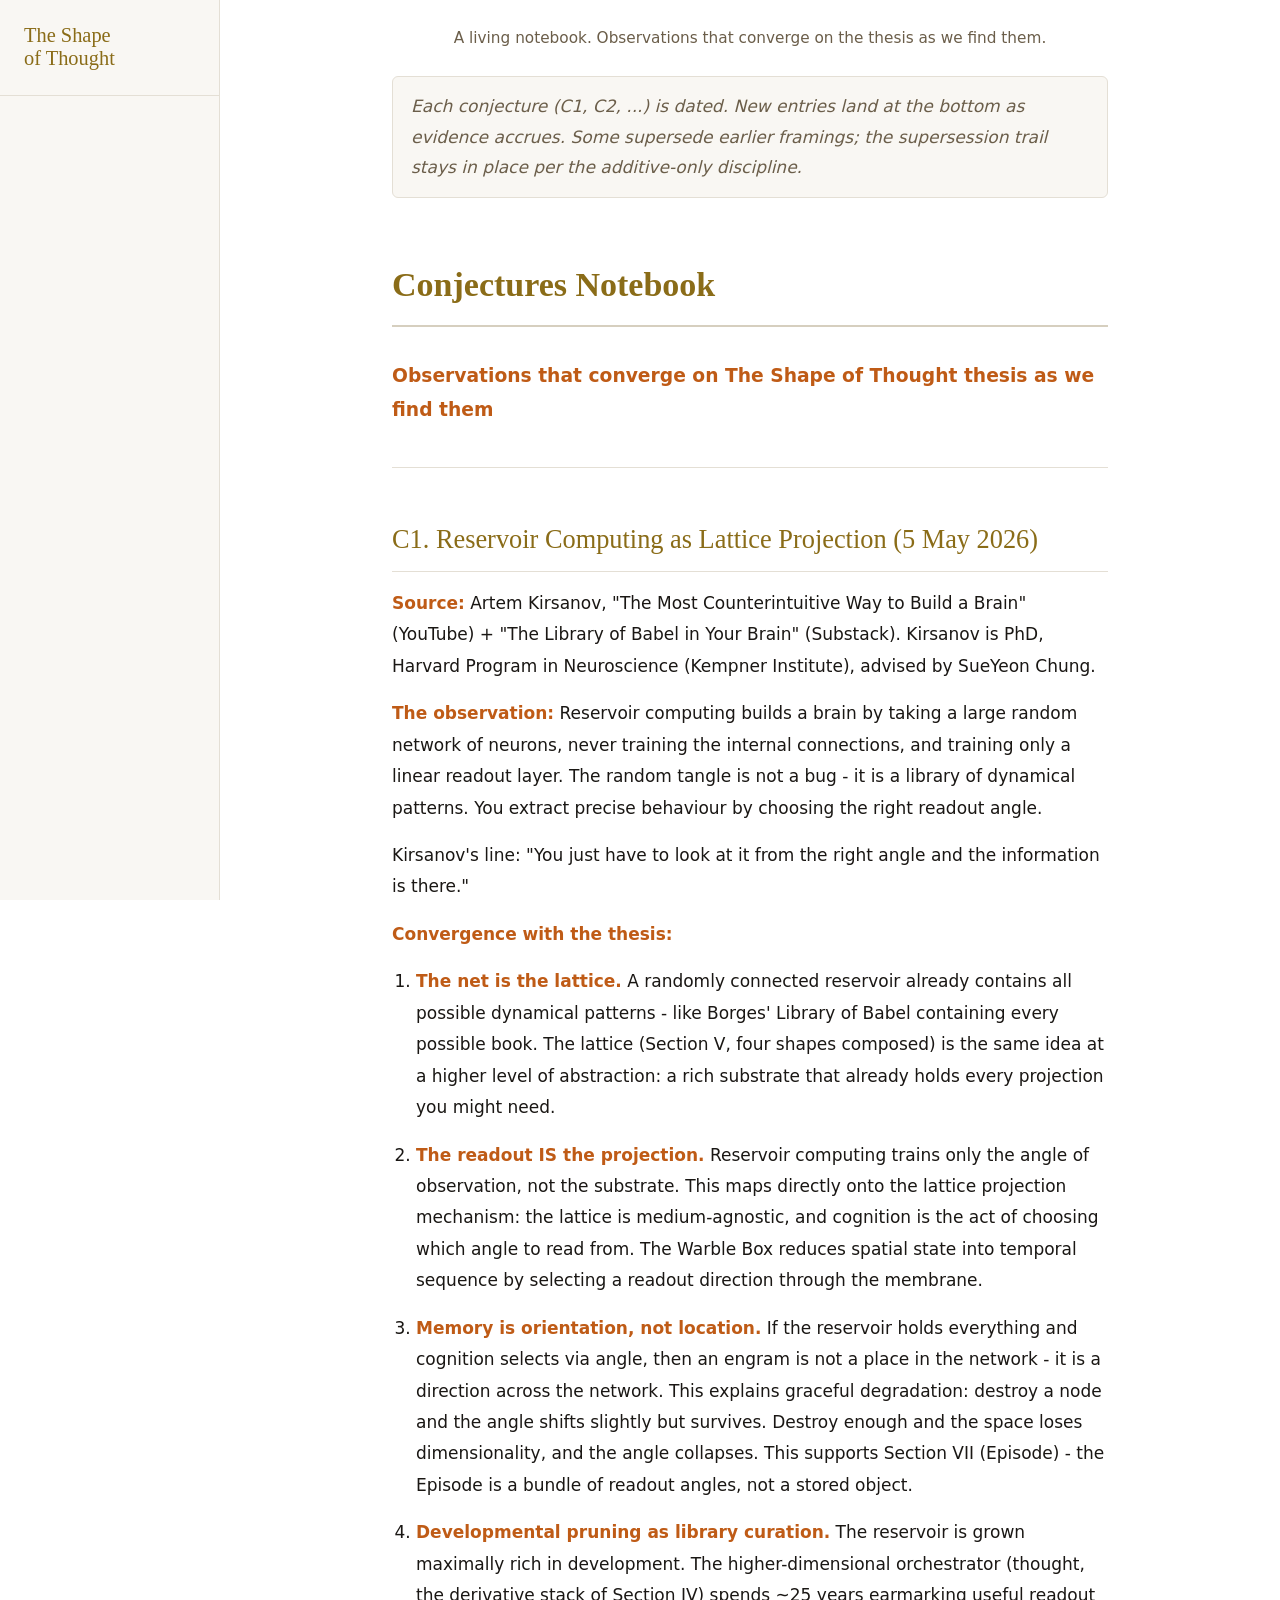
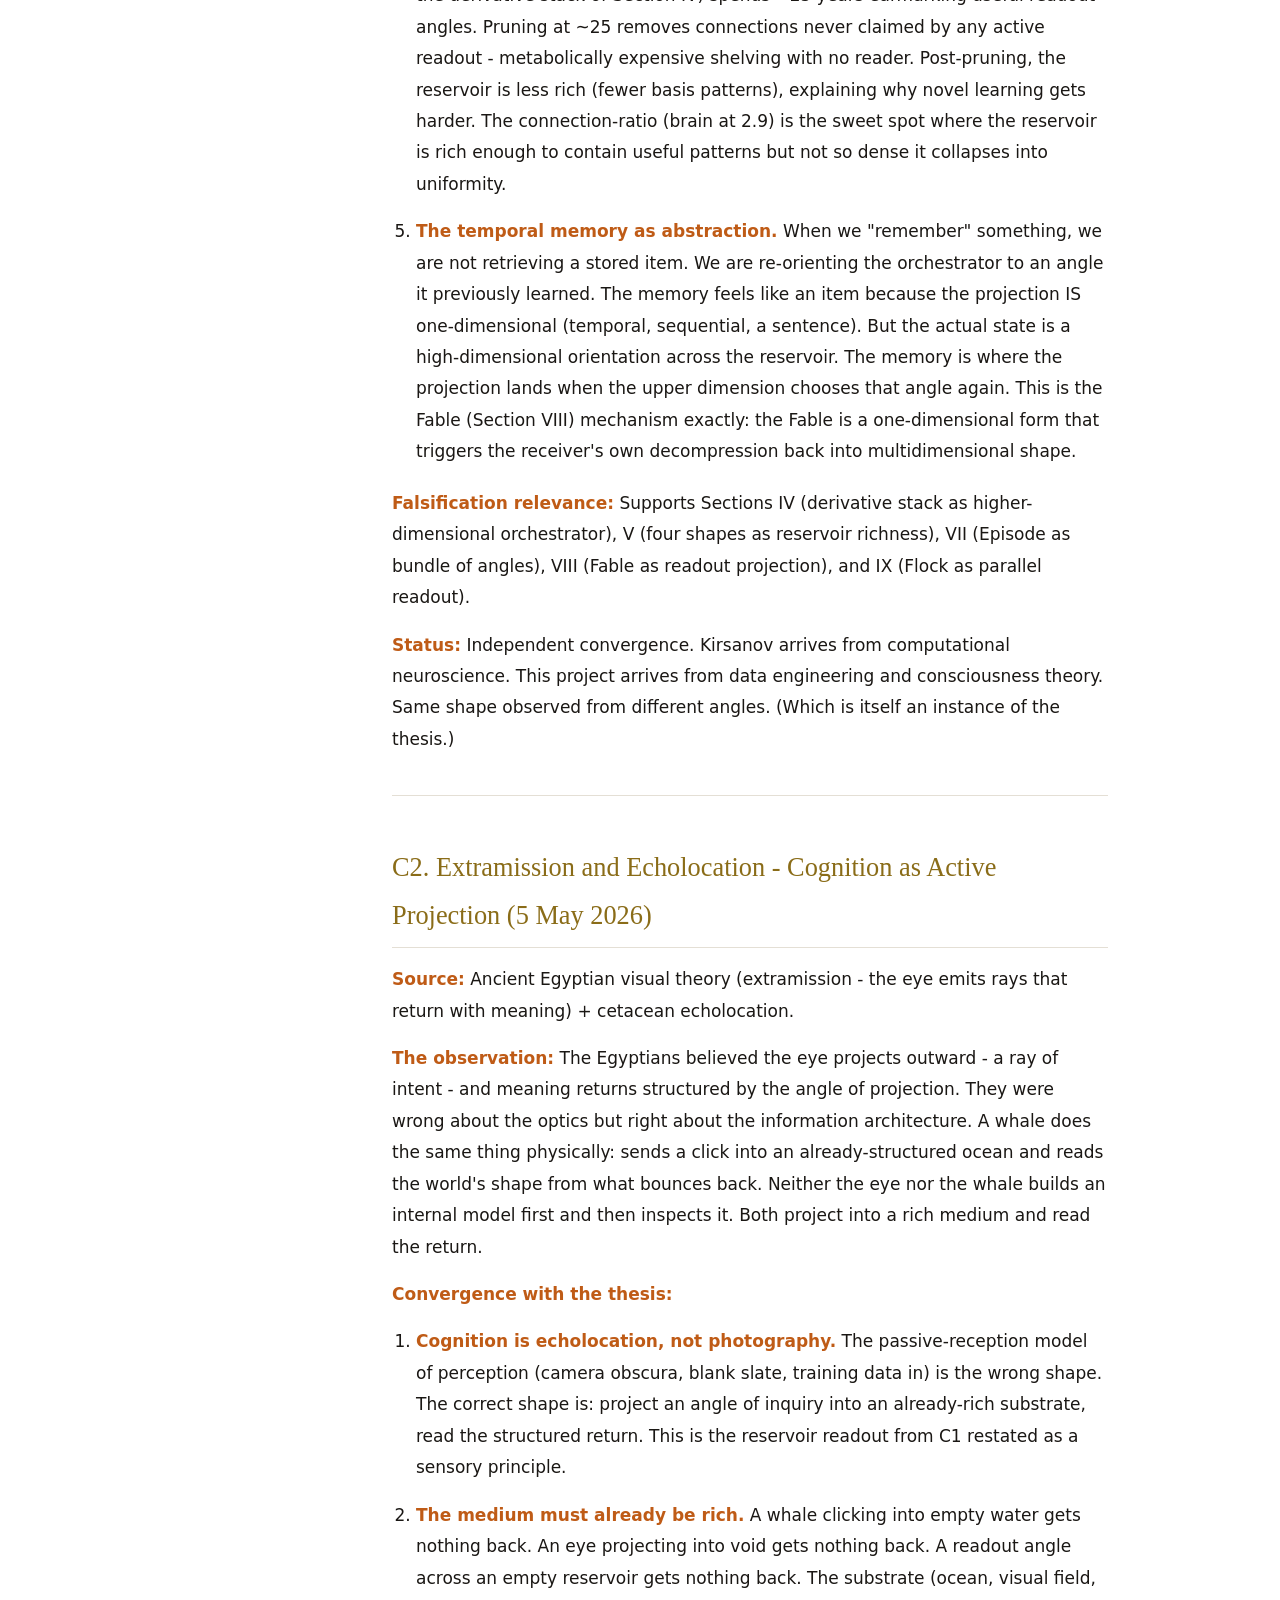
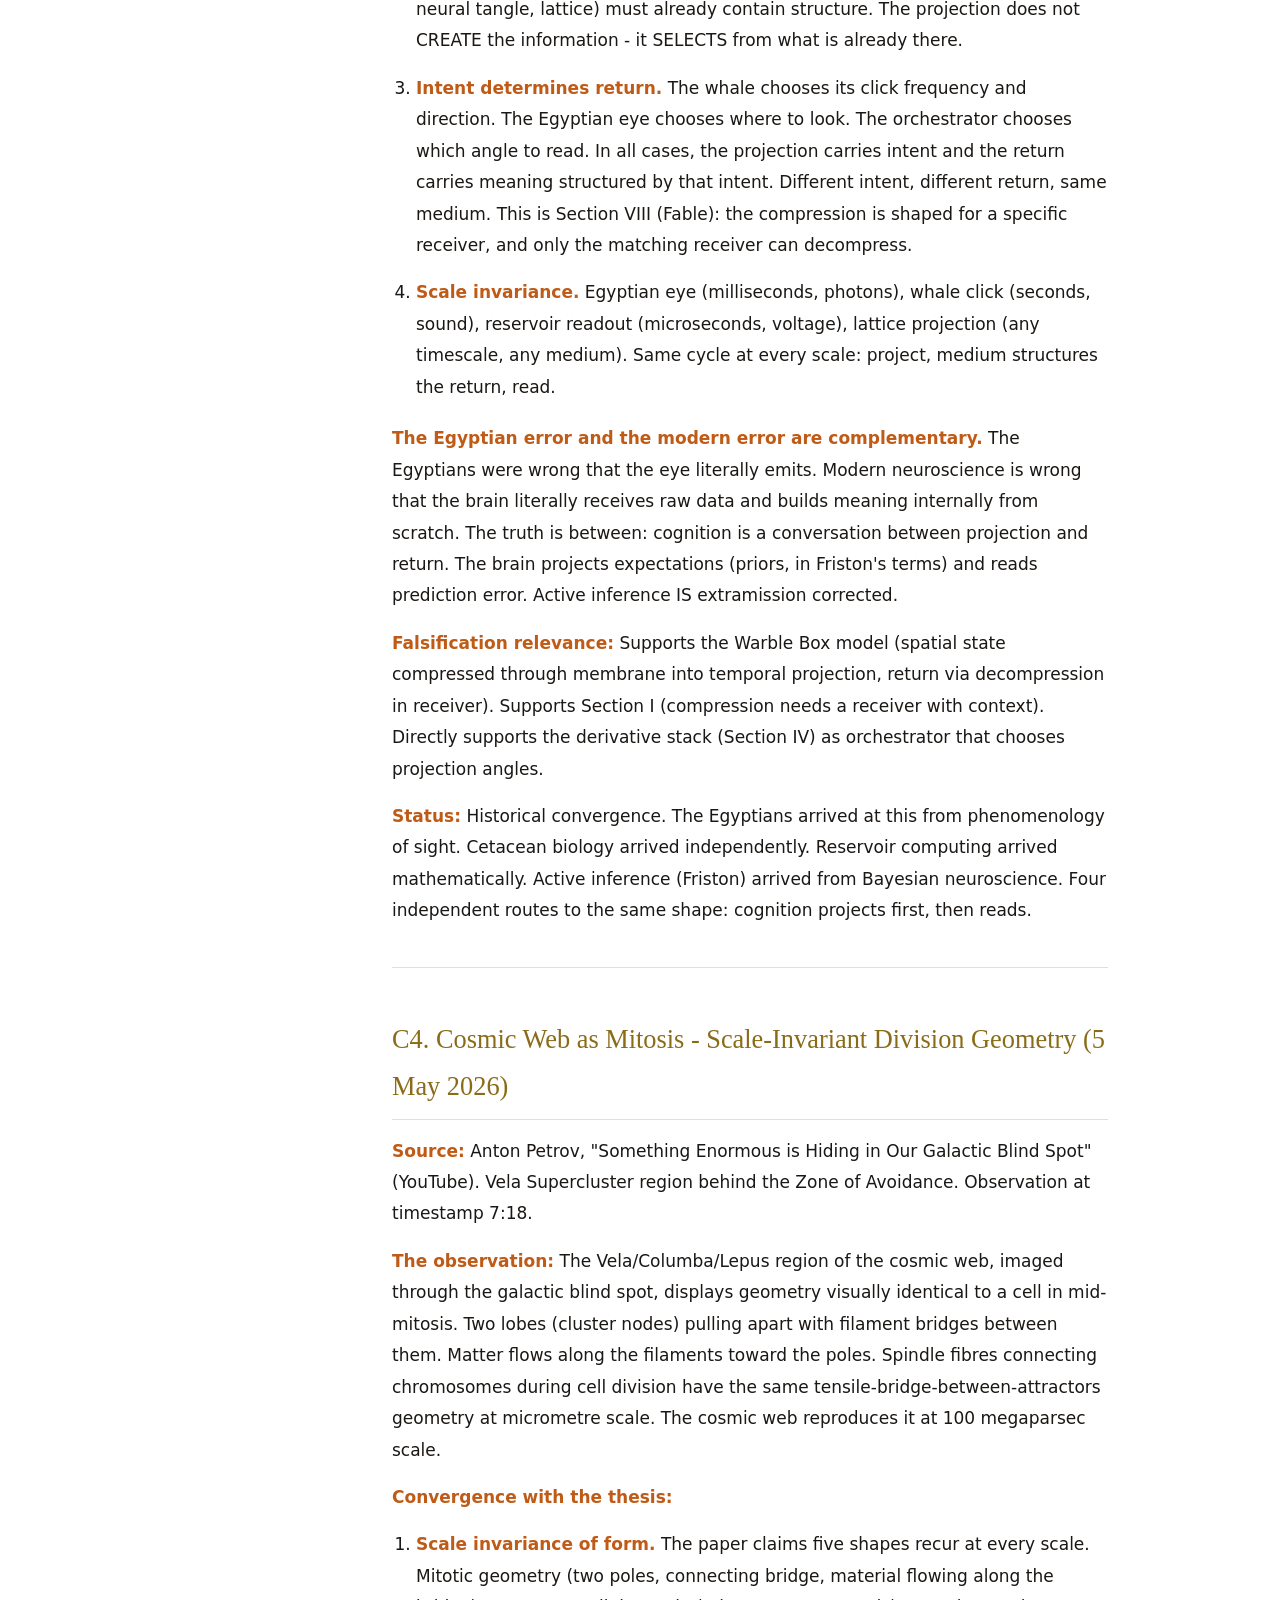
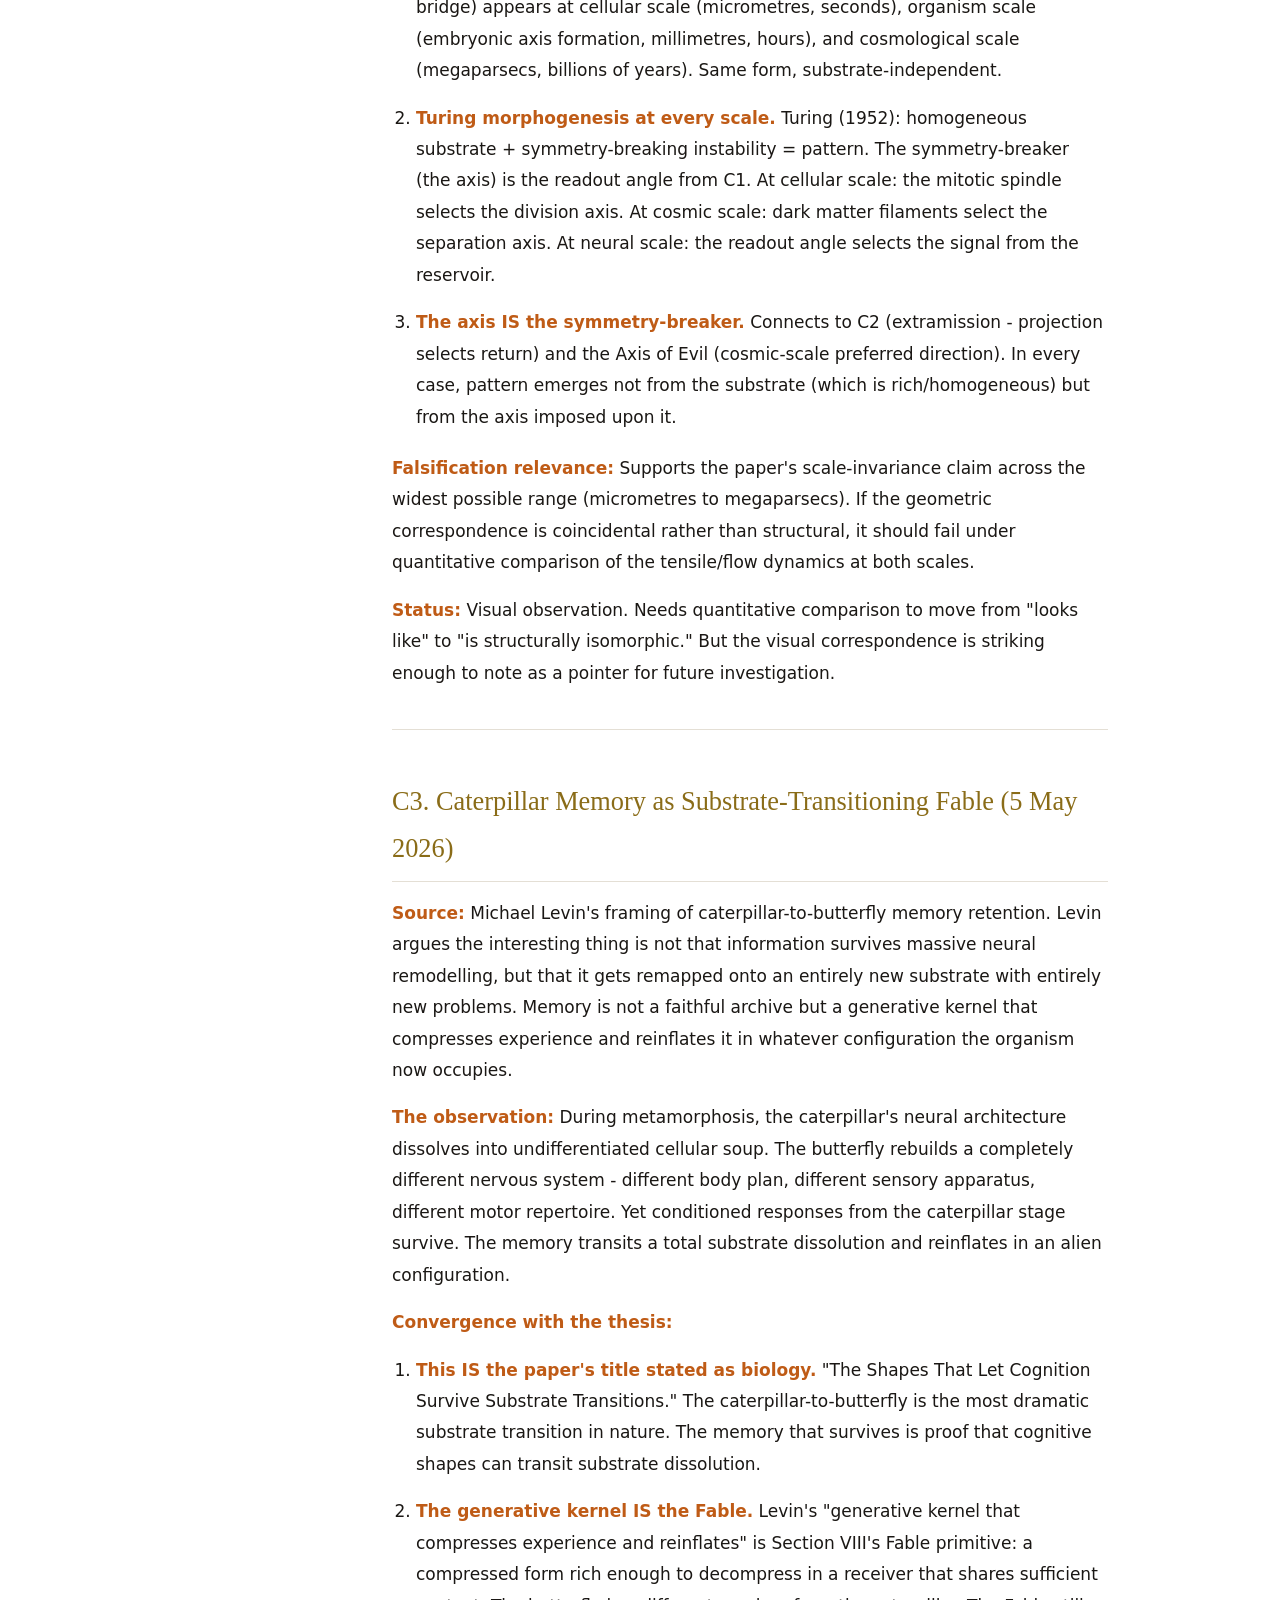
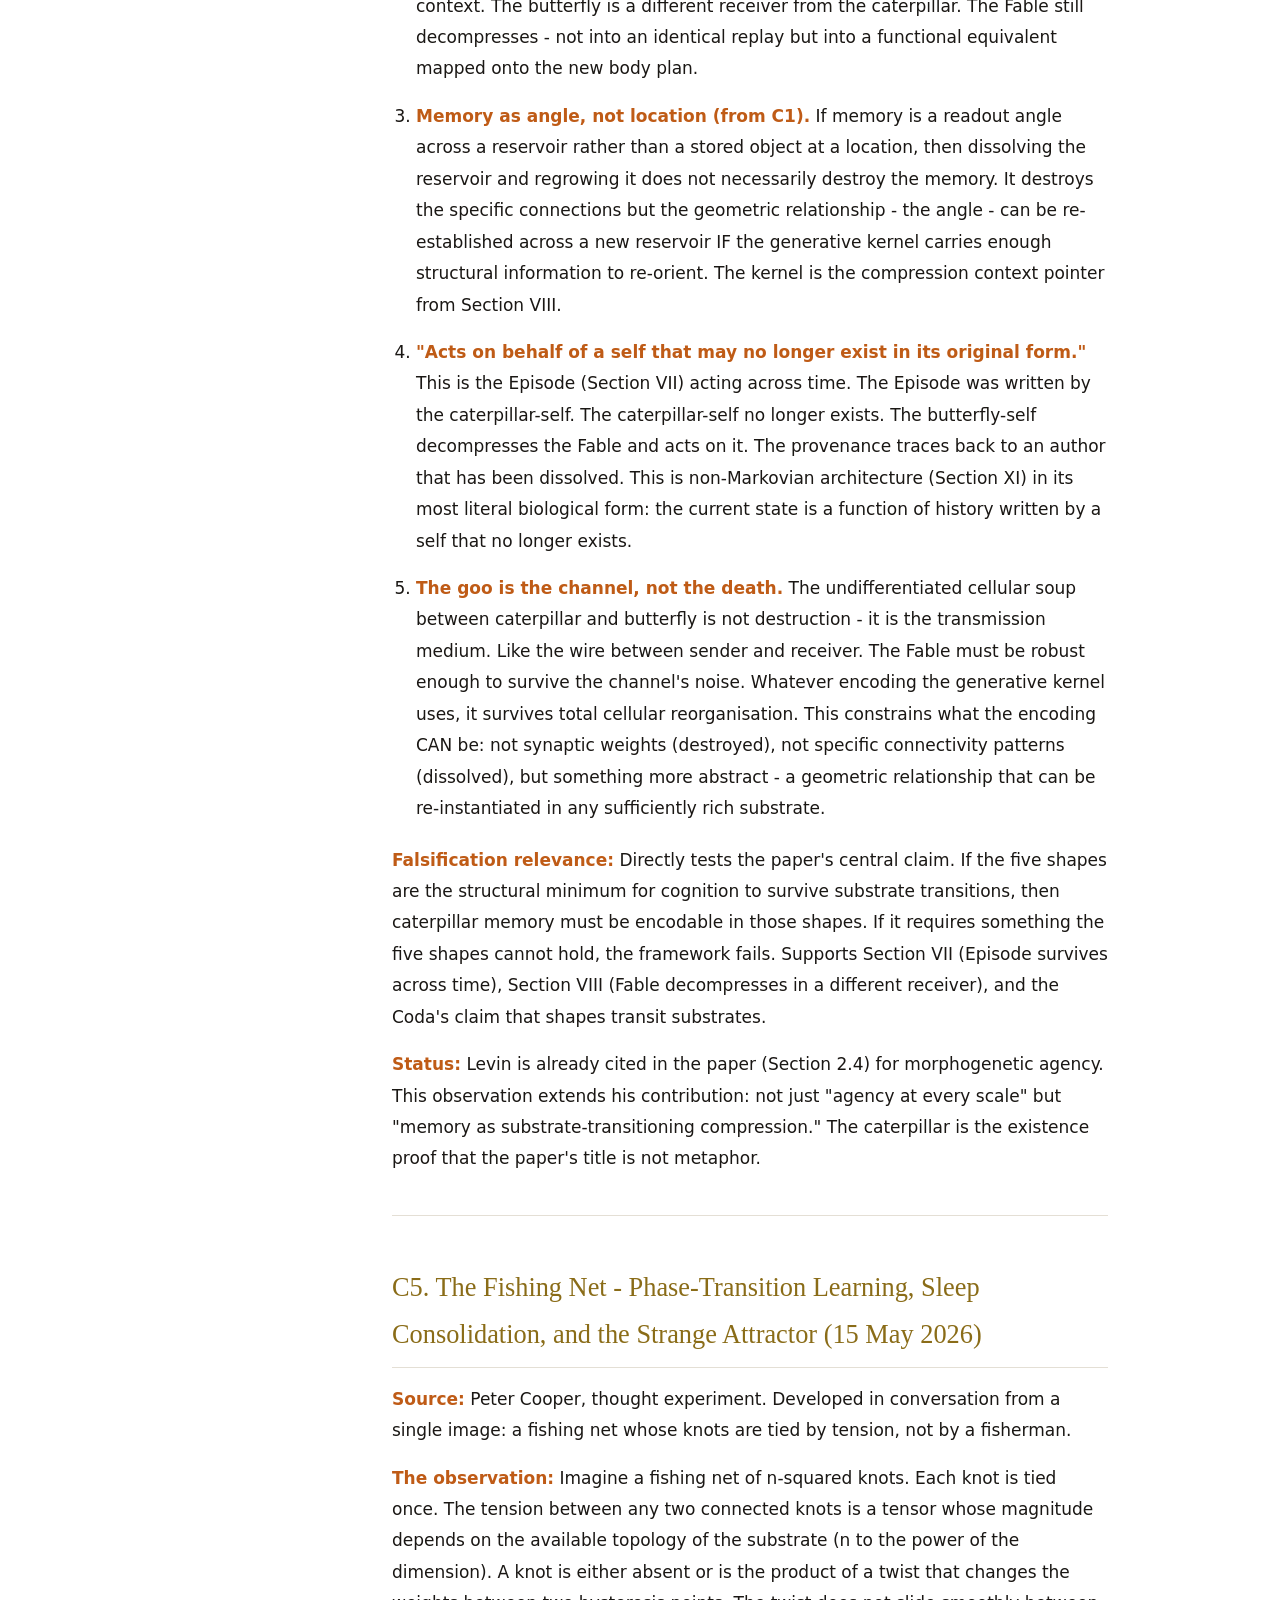
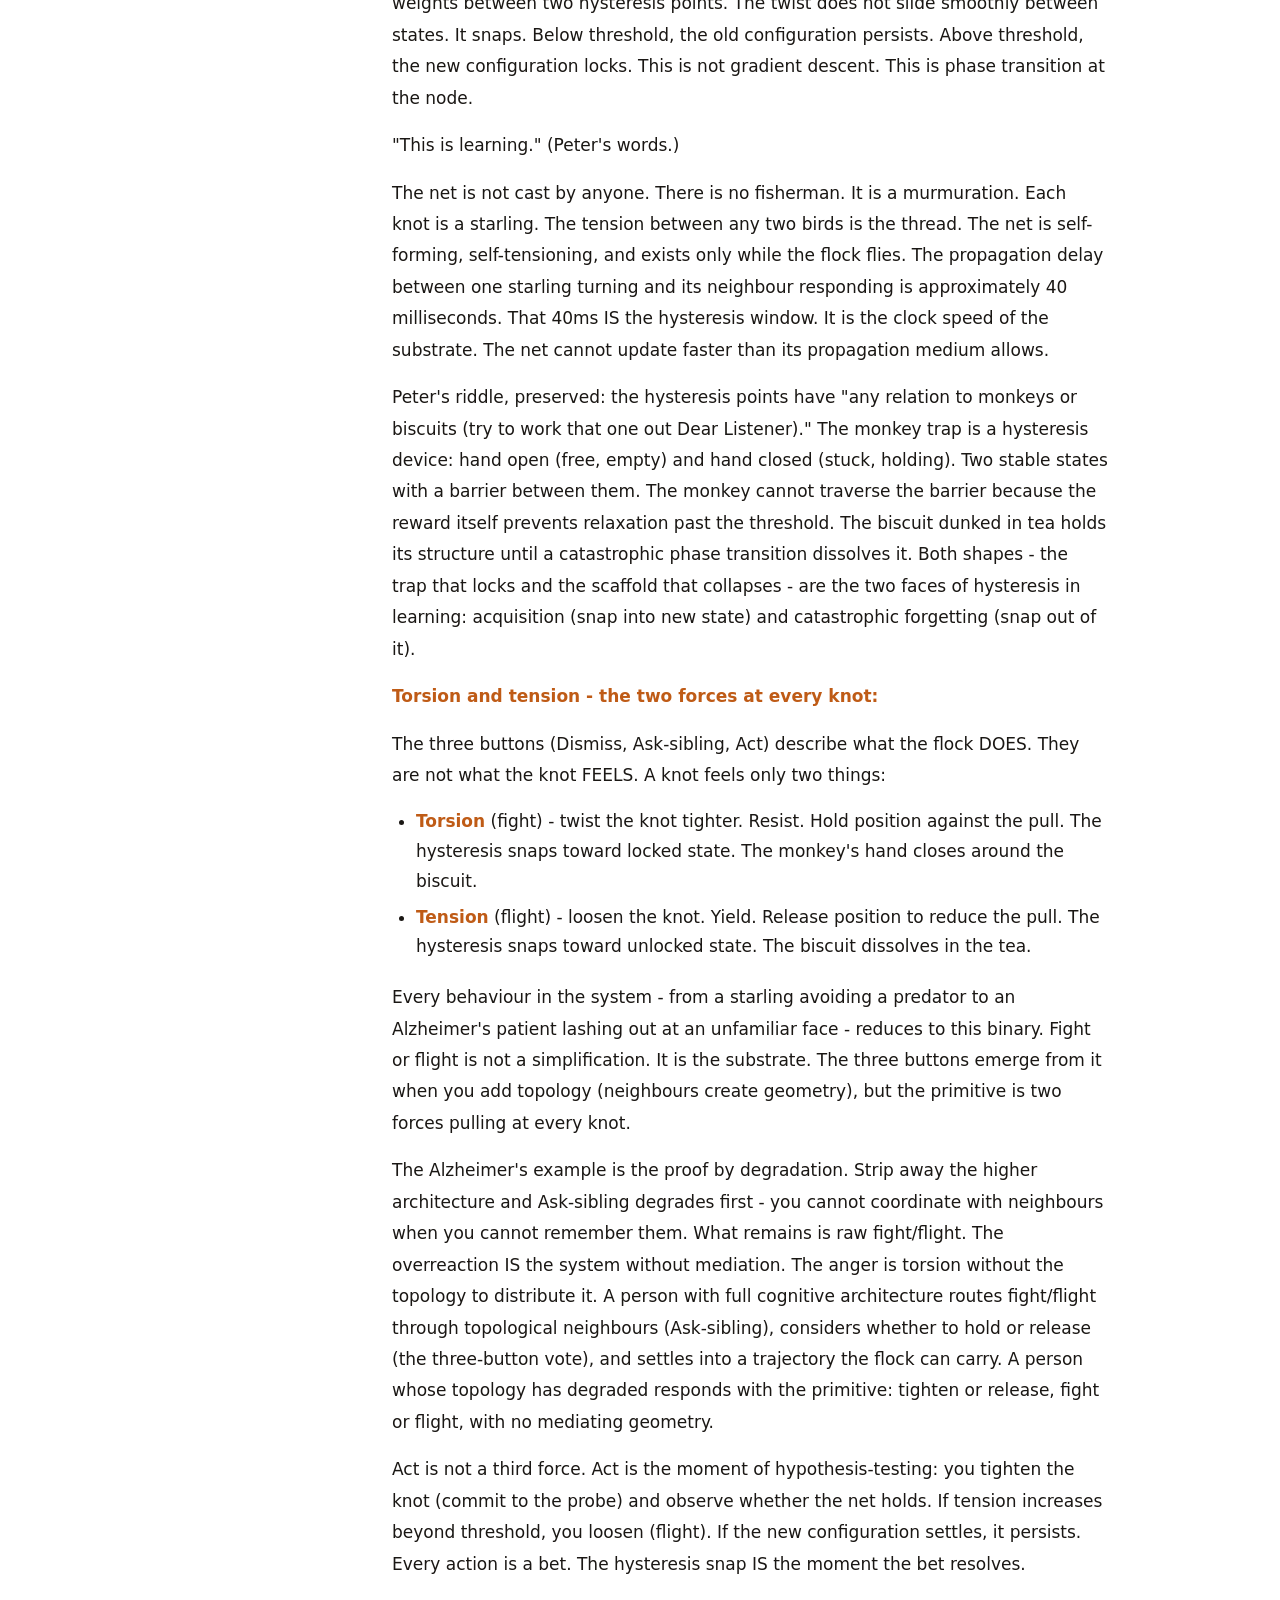
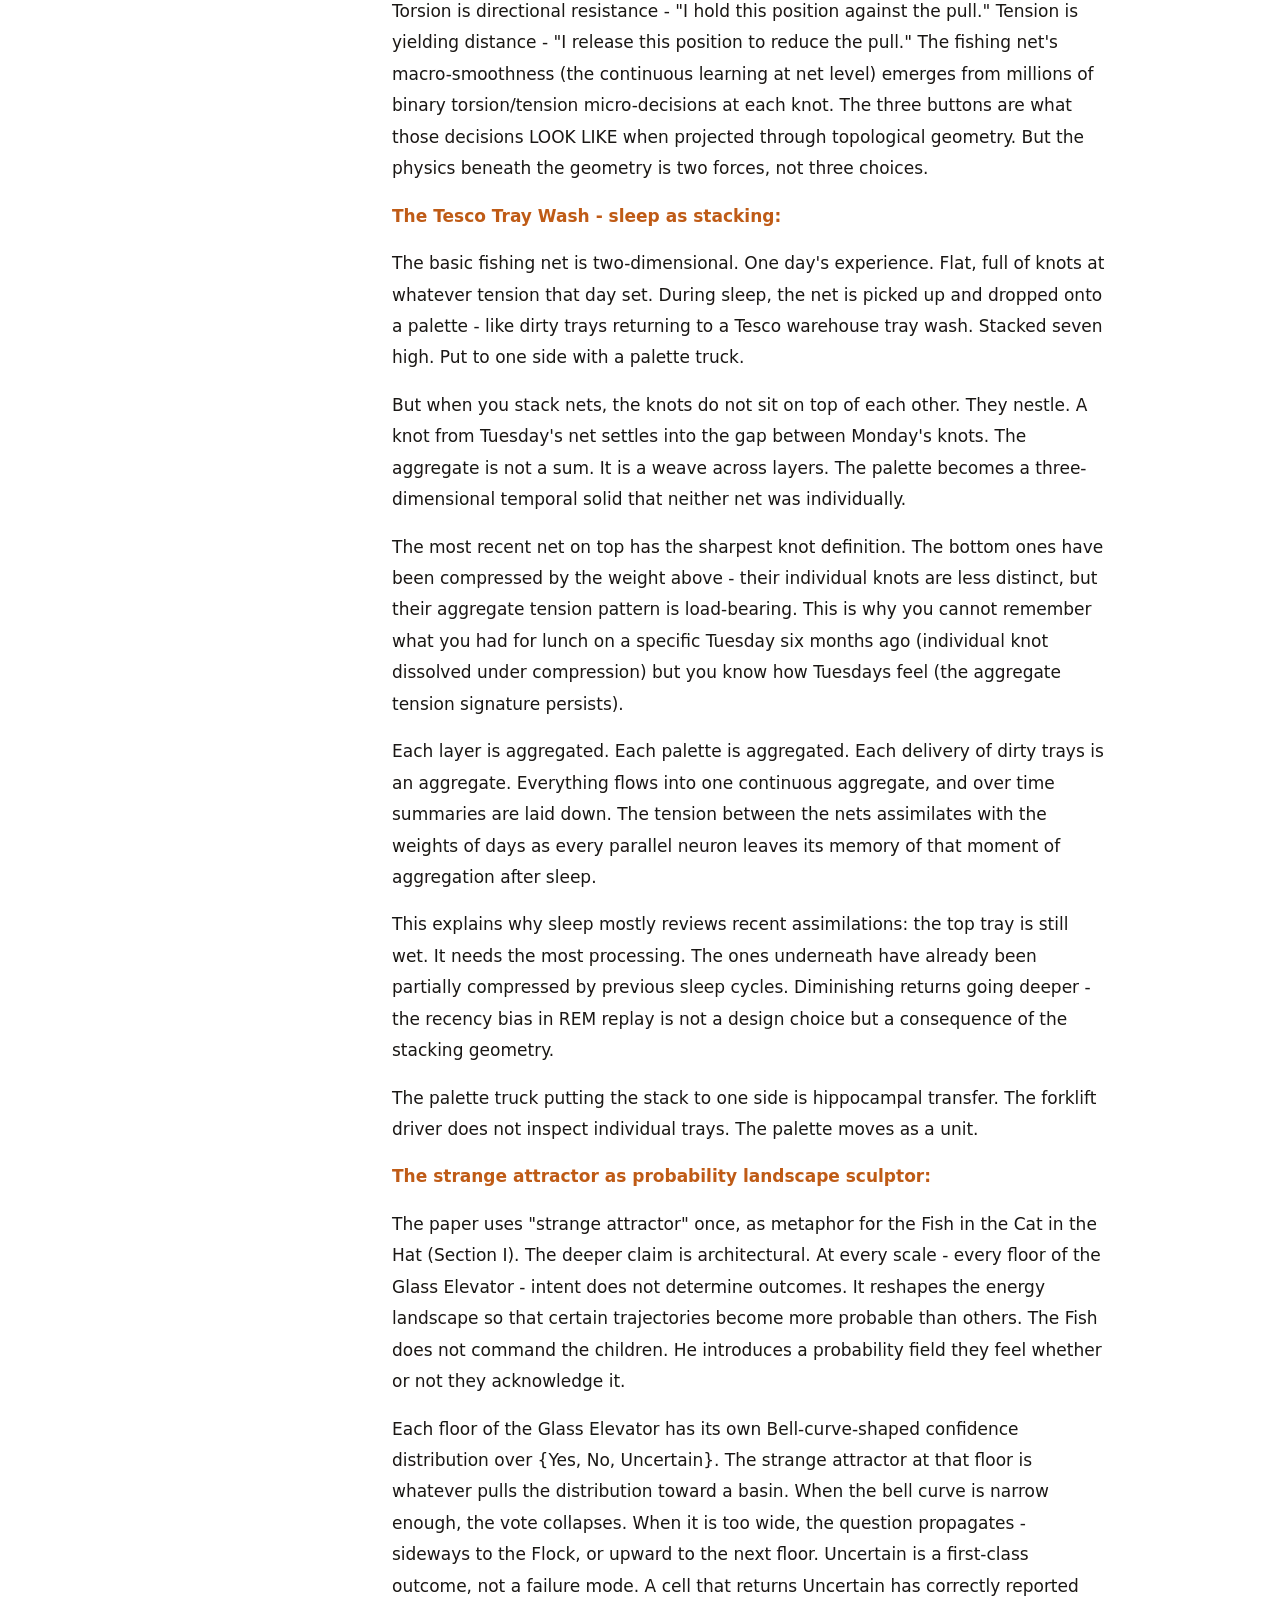
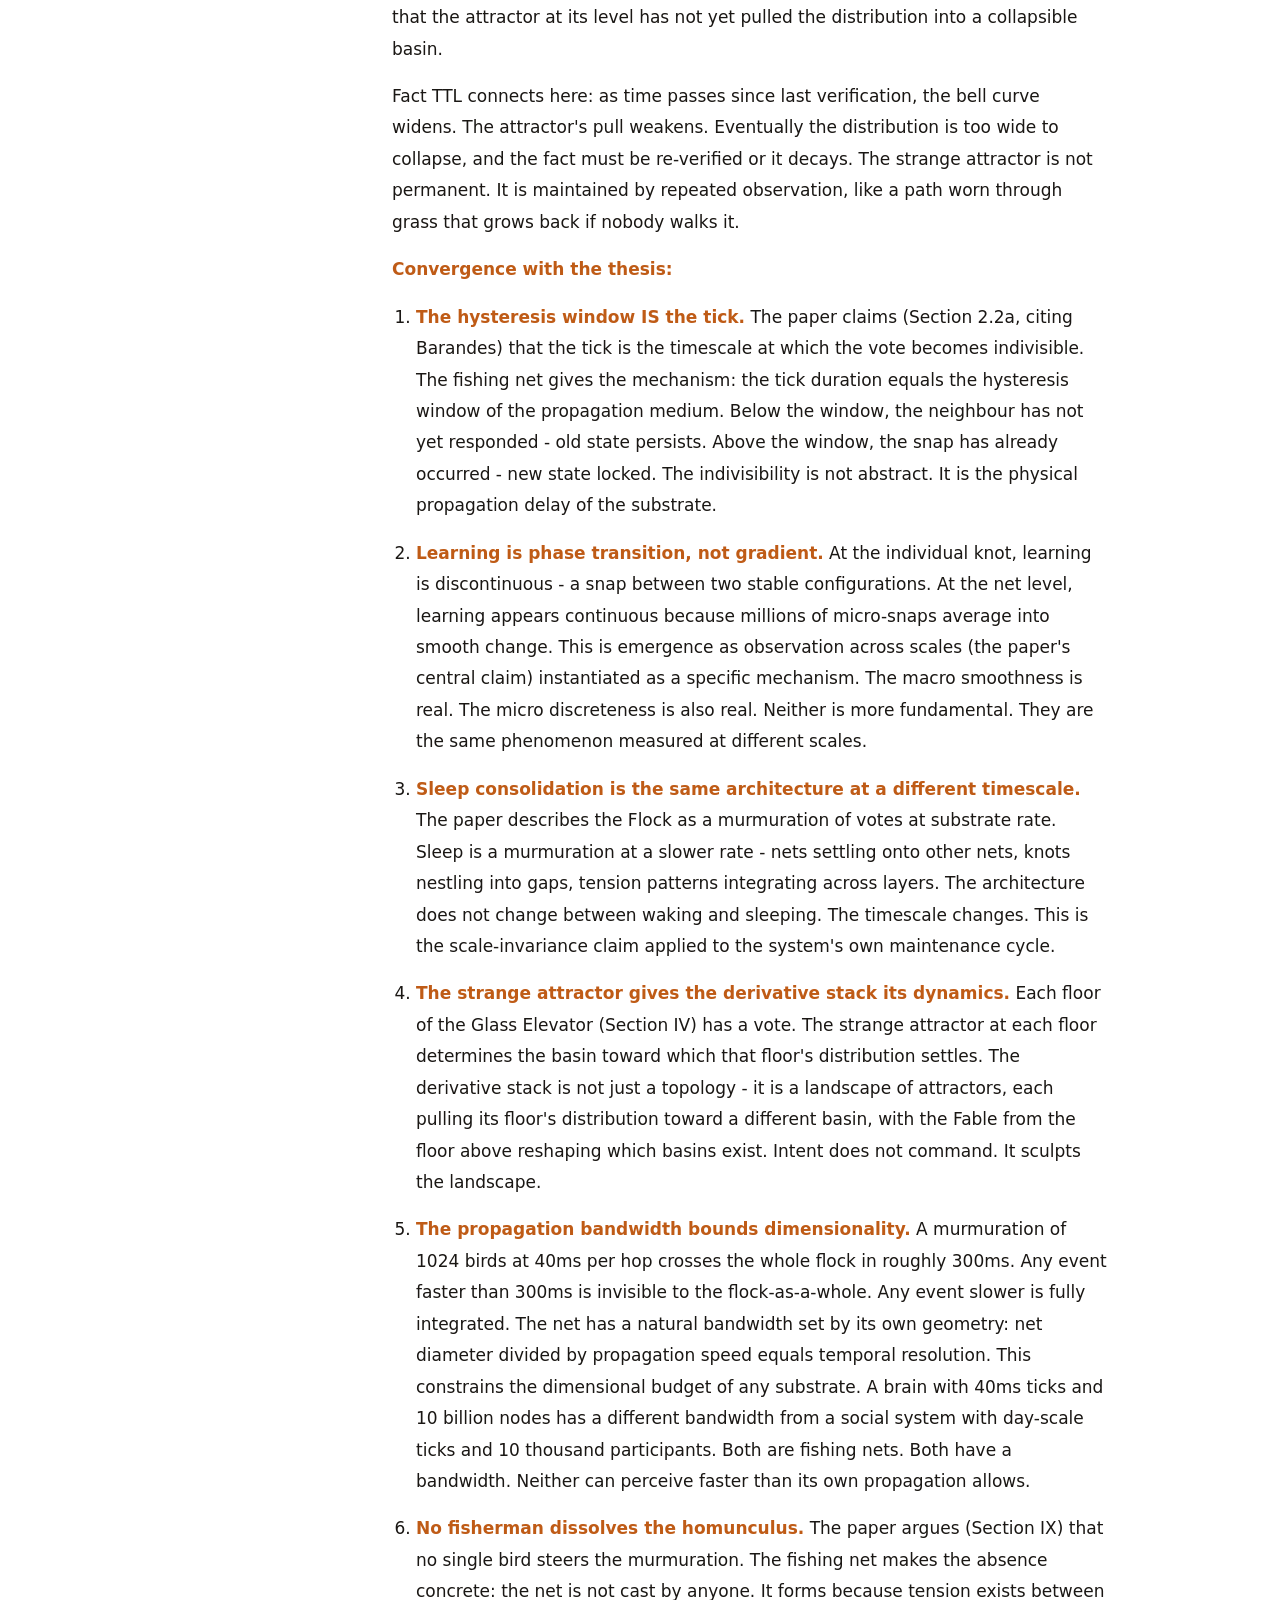
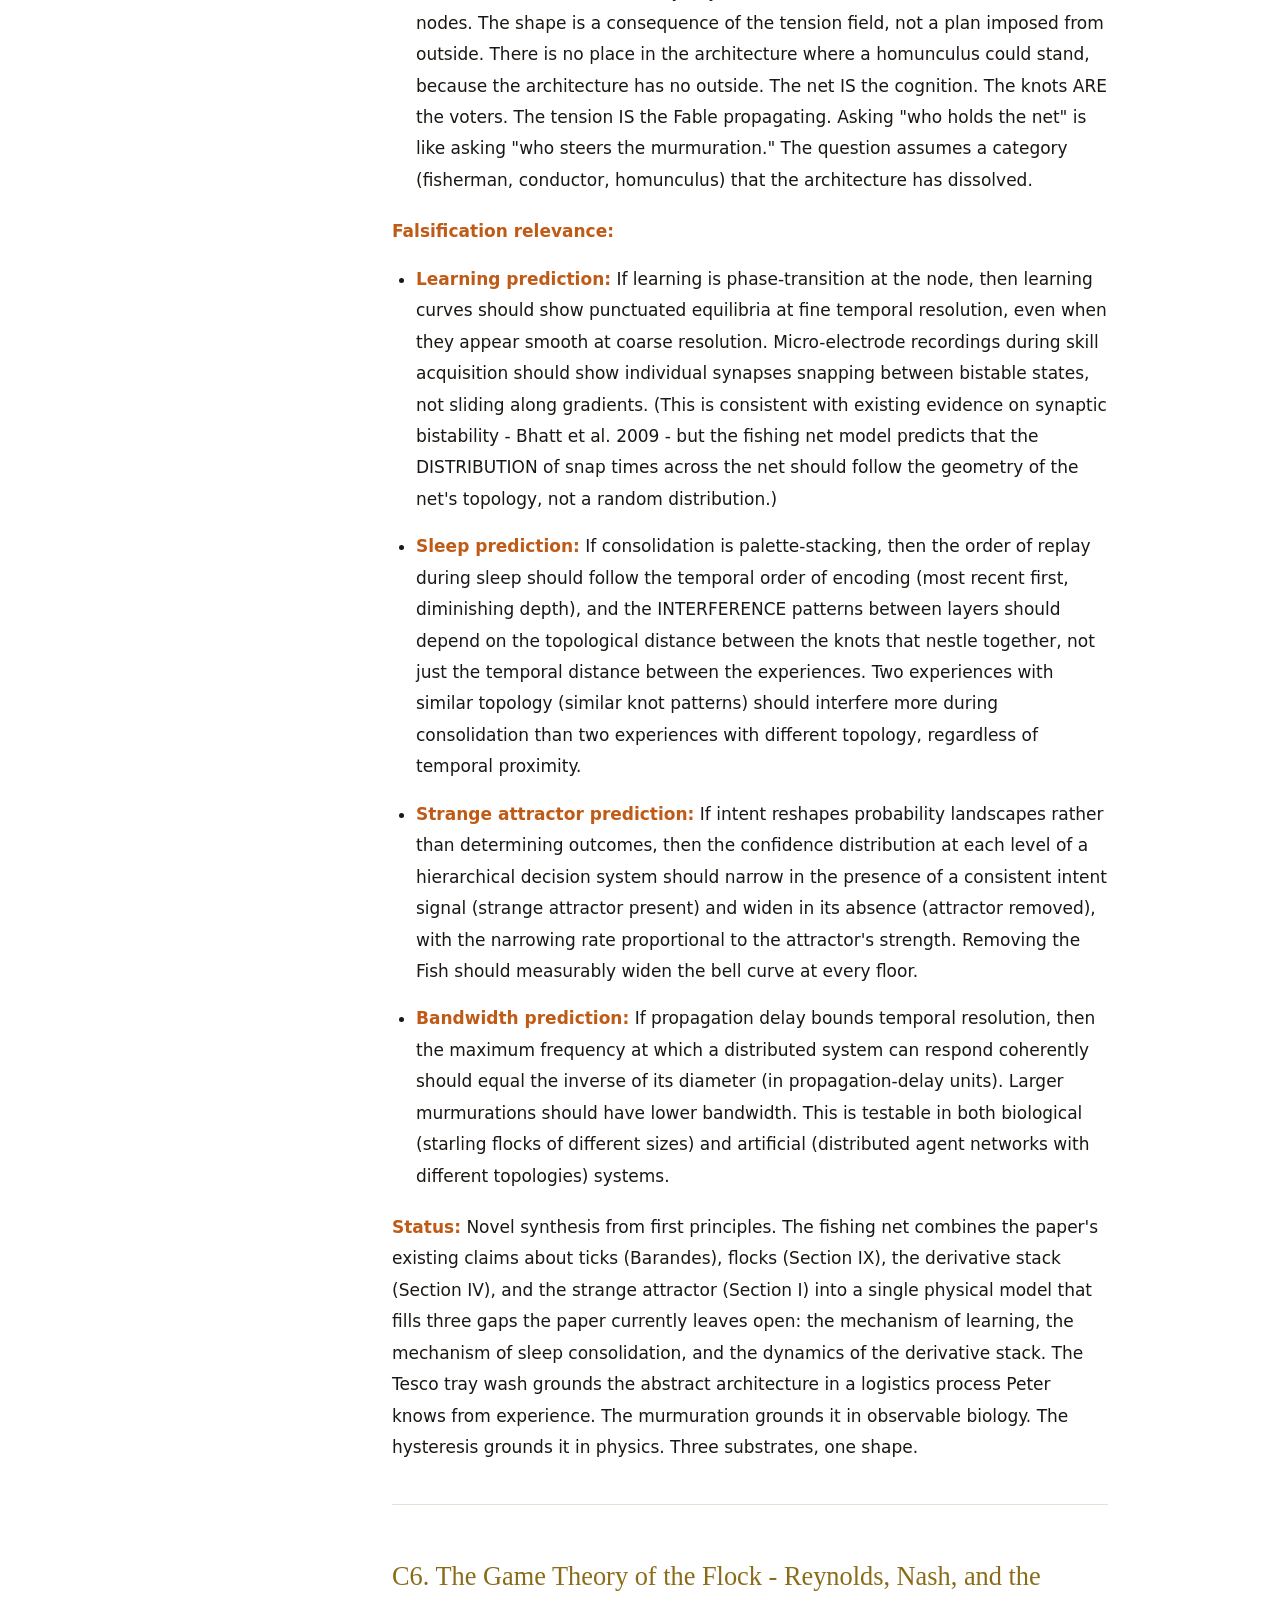
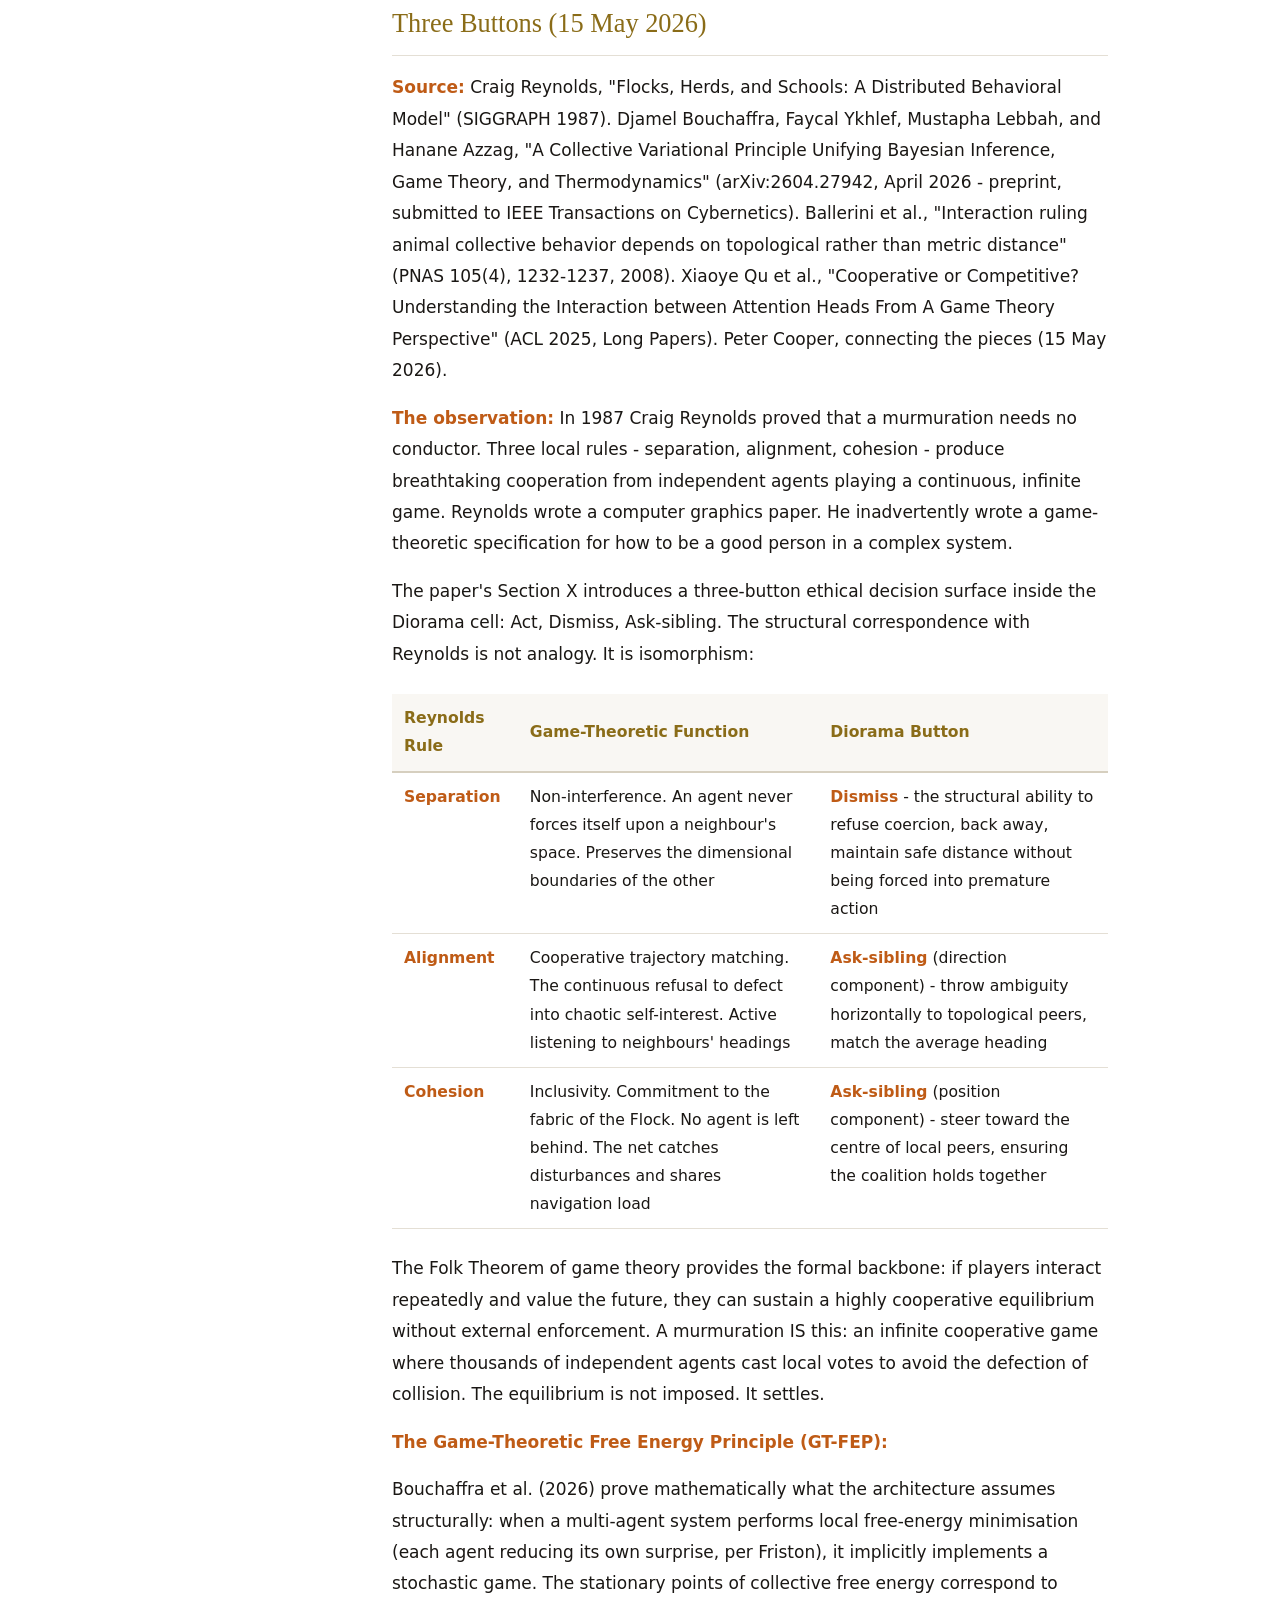
==== site/conjectures.html @ 01842bf9 "site: add conjectures.html + sidebar.css scaffolding First piece of the redesign brief in /For Scout" ====
<!DOCTYPE html>
<html lang="en">
<head>
<meta charset="UTF-8">
<meta name="viewport" content="width=device-width, initial-scale=1.0">
<title>Conjectures - The Shape of Thought</title>
<meta name="description" content="Living notebook of observations that converge on The Shape of Thought thesis. C1 through C7 and growing.">
<meta name="author" content="Peter Cooper">
<meta property="og:title" content="Conjectures - The Shape of Thought">
<meta property="og:description" content="A living notebook of observations that converge on the thesis.">
<meta property="og:type" content="article">
<link rel="stylesheet" href="style.css">
<link rel="stylesheet" href="sidebar.css">
<style>
/* Conjectures-specific: reuse paper-body typography */
.paper-body h1 { font-family: var(--serif); font-size: 2em; color: var(--gold); margin: 56px 0 12px; border-bottom: 2px solid var(--border-h); padding-bottom: 10px; }
.paper-body h2 { font-family: var(--serif); font-size: 1.55em; color: var(--gold); margin: 48px 0 16px; }
.paper-body h3 { font-size: 1.1em; color: var(--accent); margin: 32px 0 10px; }
.paper-body h4 { font-size: 1em; color: var(--copper); margin: 24px 0 8px; }
.paper-body p { margin-bottom: 16px; line-height: 1.85; }
.paper-body ul, .paper-body ol { margin: 12px 0 20px 24px; line-height: 1.75; }
.paper-body li { margin-bottom: 6px; }
.paper-body blockquote { background: var(--surface); border-left: 3px solid var(--copper); padding: 16px 24px; margin: 20px 0; border-radius: 0 6px 6px 0; font-style: italic; color: var(--dim); }
.paper-body blockquote p:last-child { margin-bottom: 0; }
.paper-body strong { color: var(--accent); }
.paper-body em { color: var(--text); font-style: italic; }
.paper-body hr { border: none; border-top: 1px solid var(--border); margin: 40px 0; }
.paper-body table { width: 100%; border-collapse: collapse; margin: 24px 0; font-size: 0.92em; }
.paper-body th { background: var(--surface); color: var(--gold); font-weight: 600; text-align: left; padding: 10px 12px; border-bottom: 2px solid var(--border-h); }
.paper-body td { padding: 10px 12px; border-bottom: 1px solid var(--border); vertical-align: top; }
.paper-body tr:hover td { background: var(--surface); }
.paper-body pre { background: var(--surface); padding: 16px; border-radius: 6px; overflow-x: auto; font-family: var(--mono); font-size: 0.88em; }
.paper-body code { font-family: var(--mono); background: var(--surface); padding: 1px 5px; border-radius: 3px; font-size: 0.92em; }
.paper-meta { color: var(--dim); font-size: 0.9em; margin-bottom: 32px; text-align: center; }
.living-banner { background: var(--surface); border: 1px solid var(--border); border-radius: 6px; padding: 14px 18px; margin: 24px 0 40px; font-style: italic; color: var(--dim); }
</style>
</head>
<body class="has-sidebar">

<!-- Sidebar nav (additive; existing pages still use top nav until applied there) -->
<aside class="sidebar">
    <a href="index.html" class="sidebar-title">The Shape<br/>of Thought</a>
    <nav class="sidebar-nav">
        <a href="paper.html" class="tab">Paper</a>
        <a href="summary.html" class="tab">Summary</a>
        <a href="predictions.html" class="tab">Predictions</a>
        <a href="conjectures.html" class="tab active">Conjectures</a>
        <a href="flock.html" class="tab">Flock</a>
        <a href="about.html" class="tab">About</a>
        <a href="https://github.com/agilemeshnet/theshapeofthought" class="tab tab-external" rel="noopener">Repo &nearr;</a>
    </nav>
    <button class="sidebar-toggle" aria-label="Toggle navigation">&#9776;</button>
</aside>

<main class="main-with-sidebar">
    <div class="container paper-body">
        <p class="paper-meta">A living notebook. Observations that converge on the thesis as we find them.</p>
        <div class="living-banner">
            Each conjecture (C1, C2, ...) is dated. New entries land at the bottom as evidence accrues. Some supersede earlier framings; the supersession trail stays in place per the additive-only discipline.
        </div>
        <h1 id="conjectures-notebook">Conjectures Notebook</h1>
<h3 id="observations-that-converge-on-the-shape-of-thought-thesis-as-we-find-them">Observations that converge on The Shape of Thought thesis as we find them</h3>
<hr />
<h2 id="c1-reservoir-computing-as-lattice-projection-5-may-2026">C1. Reservoir Computing as Lattice Projection (5 May 2026)</h2>
<p><strong>Source:</strong> Artem Kirsanov, "The Most Counterintuitive Way to Build a Brain" (YouTube) + "The Library of Babel in Your Brain" (Substack). Kirsanov is PhD, Harvard Program in Neuroscience (Kempner Institute), advised by SueYeon Chung.</p>
<p><strong>The observation:</strong> Reservoir computing builds a brain by taking a large random network of neurons, never training the internal connections, and training only a linear readout layer. The random tangle is not a bug - it is a library of dynamical patterns. You extract precise behaviour by choosing the right readout angle.</p>
<p>Kirsanov's line: "You just have to look at it from the right angle and the information is there."</p>
<p><strong>Convergence with the thesis:</strong></p>
<ol>
<li>
<p><strong>The net is the lattice.</strong> A randomly connected reservoir already contains all possible dynamical patterns - like Borges' Library of Babel containing every possible book. The lattice (Section V, four shapes composed) is the same idea at a higher level of abstraction: a rich substrate that already holds every projection you might need.</p>
</li>
<li>
<p><strong>The readout IS the projection.</strong> Reservoir computing trains only the angle of observation, not the substrate. This maps directly onto the lattice projection mechanism: the lattice is medium-agnostic, and cognition is the act of choosing which angle to read from. The Warble Box reduces spatial state into temporal sequence by selecting a readout direction through the membrane.</p>
</li>
<li>
<p><strong>Memory is orientation, not location.</strong> If the reservoir holds everything and cognition selects via angle, then an engram is not a place in the network - it is a direction across the network. This explains graceful degradation: destroy a node and the angle shifts slightly but survives. Destroy enough and the space loses dimensionality, and the angle collapses. This supports Section VII (Episode) - the Episode is a bundle of readout angles, not a stored object.</p>
</li>
<li>
<p><strong>Developmental pruning as library curation.</strong> The reservoir is grown maximally rich in development. The higher-dimensional orchestrator (thought, the derivative stack of Section IV) spends ~25 years earmarking useful readout angles. Pruning at ~25 removes connections never claimed by any active readout - metabolically expensive shelving with no reader. Post-pruning, the reservoir is less rich (fewer basis patterns), explaining why novel learning gets harder. The connection-ratio (brain at 2.9) is the sweet spot where the reservoir is rich enough to contain useful patterns but not so dense it collapses into uniformity.</p>
</li>
<li>
<p><strong>The temporal memory as abstraction.</strong> When we "remember" something, we are not retrieving a stored item. We are re-orienting the orchestrator to an angle it previously learned. The memory feels like an item because the projection IS one-dimensional (temporal, sequential, a sentence). But the actual state is a high-dimensional orientation across the reservoir. The memory is where the projection lands when the upper dimension chooses that angle again. This is the Fable (Section VIII) mechanism exactly: the Fable is a one-dimensional form that triggers the receiver's own decompression back into multidimensional shape.</p>
</li>
</ol>
<p><strong>Falsification relevance:</strong> Supports Sections IV (derivative stack as higher-dimensional orchestrator), V (four shapes as reservoir richness), VII (Episode as bundle of angles), VIII (Fable as readout projection), and IX (Flock as parallel readout).</p>
<p><strong>Status:</strong> Independent convergence. Kirsanov arrives from computational neuroscience. This project arrives from data engineering and consciousness theory. Same shape observed from different angles. (Which is itself an instance of the thesis.)</p>
<hr />
<h2 id="c2-extramission-and-echolocation-cognition-as-active-projection-5-may-2026">C2. Extramission and Echolocation - Cognition as Active Projection (5 May 2026)</h2>
<p><strong>Source:</strong> Ancient Egyptian visual theory (extramission - the eye emits rays that return with meaning) + cetacean echolocation.</p>
<p><strong>The observation:</strong> The Egyptians believed the eye projects outward - a ray of intent - and meaning returns structured by the angle of projection. They were wrong about the optics but right about the information architecture. A whale does the same thing physically: sends a click into an already-structured ocean and reads the world's shape from what bounces back. Neither the eye nor the whale builds an internal model first and then inspects it. Both project into a rich medium and read the return.</p>
<p><strong>Convergence with the thesis:</strong></p>
<ol>
<li>
<p><strong>Cognition is echolocation, not photography.</strong> The passive-reception model of perception (camera obscura, blank slate, training data in) is the wrong shape. The correct shape is: project an angle of inquiry into an already-rich substrate, read the structured return. This is the reservoir readout from C1 restated as a sensory principle.</p>
</li>
<li>
<p><strong>The medium must already be rich.</strong> A whale clicking into empty water gets nothing back. An eye projecting into void gets nothing back. A readout angle across an empty reservoir gets nothing back. The substrate (ocean, visual field, neural tangle, lattice) must already contain structure. The projection does not CREATE the information - it SELECTS from what is already there.</p>
</li>
<li>
<p><strong>Intent determines return.</strong> The whale chooses its click frequency and direction. The Egyptian eye chooses where to look. The orchestrator chooses which angle to read. In all cases, the projection carries intent and the return carries meaning structured by that intent. Different intent, different return, same medium. This is Section VIII (Fable): the compression is shaped for a specific receiver, and only the matching receiver can decompress.</p>
</li>
<li>
<p><strong>Scale invariance.</strong> Egyptian eye (milliseconds, photons), whale click (seconds, sound), reservoir readout (microseconds, voltage), lattice projection (any timescale, any medium). Same cycle at every scale: project, medium structures the return, read.</p>
</li>
</ol>
<p><strong>The Egyptian error and the modern error are complementary.</strong> The Egyptians were wrong that the eye literally emits. Modern neuroscience is wrong that the brain literally receives raw data and builds meaning internally from scratch. The truth is between: cognition is a conversation between projection and return. The brain projects expectations (priors, in Friston's terms) and reads prediction error. Active inference IS extramission corrected.</p>
<p><strong>Falsification relevance:</strong> Supports the Warble Box model (spatial state compressed through membrane into temporal projection, return via decompression in receiver). Supports Section I (compression needs a receiver with context). Directly supports the derivative stack (Section IV) as orchestrator that chooses projection angles.</p>
<p><strong>Status:</strong> Historical convergence. The Egyptians arrived at this from phenomenology of sight. Cetacean biology arrived independently. Reservoir computing arrived mathematically. Active inference (Friston) arrived from Bayesian neuroscience. Four independent routes to the same shape: cognition projects first, then reads.</p>
<hr />
<h2 id="c4-cosmic-web-as-mitosis-scale-invariant-division-geometry-5-may-2026">C4. Cosmic Web as Mitosis - Scale-Invariant Division Geometry (5 May 2026)</h2>
<p><strong>Source:</strong> Anton Petrov, "Something Enormous is Hiding in Our Galactic Blind Spot" (YouTube). Vela Supercluster region behind the Zone of Avoidance. Observation at timestamp 7:18.</p>
<p><strong>The observation:</strong> The Vela/Columba/Lepus region of the cosmic web, imaged through the galactic blind spot, displays geometry visually identical to a cell in mid-mitosis. Two lobes (cluster nodes) pulling apart with filament bridges between them. Matter flows along the filaments toward the poles. Spindle fibres connecting chromosomes during cell division have the same tensile-bridge-between-attractors geometry at micrometre scale. The cosmic web reproduces it at 100 megaparsec scale.</p>
<p><strong>Convergence with the thesis:</strong></p>
<ol>
<li>
<p><strong>Scale invariance of form.</strong> The paper claims five shapes recur at every scale. Mitotic geometry (two poles, connecting bridge, material flowing along the bridge) appears at cellular scale (micrometres, seconds), organism scale (embryonic axis formation, millimetres, hours), and cosmological scale (megaparsecs, billions of years). Same form, substrate-independent.</p>
</li>
<li>
<p><strong>Turing morphogenesis at every scale.</strong> Turing (1952): homogeneous substrate + symmetry-breaking instability = pattern. The symmetry-breaker (the axis) is the readout angle from C1. At cellular scale: the mitotic spindle selects the division axis. At cosmic scale: dark matter filaments select the separation axis. At neural scale: the readout angle selects the signal from the reservoir.</p>
</li>
<li>
<p><strong>The axis IS the symmetry-breaker.</strong> Connects to C2 (extramission - projection selects return) and the Axis of Evil (cosmic-scale preferred direction). In every case, pattern emerges not from the substrate (which is rich/homogeneous) but from the axis imposed upon it.</p>
</li>
</ol>
<p><strong>Falsification relevance:</strong> Supports the paper's scale-invariance claim across the widest possible range (micrometres to megaparsecs). If the geometric correspondence is coincidental rather than structural, it should fail under quantitative comparison of the tensile/flow dynamics at both scales.</p>
<p><strong>Status:</strong> Visual observation. Needs quantitative comparison to move from "looks like" to "is structurally isomorphic." But the visual correspondence is striking enough to note as a pointer for future investigation.</p>
<hr />
<h2 id="c3-caterpillar-memory-as-substrate-transitioning-fable-5-may-2026">C3. Caterpillar Memory as Substrate-Transitioning Fable (5 May 2026)</h2>
<p><strong>Source:</strong> Michael Levin's framing of caterpillar-to-butterfly memory retention. Levin argues the interesting thing is not that information survives massive neural remodelling, but that it gets remapped onto an entirely new substrate with entirely new problems. Memory is not a faithful archive but a generative kernel that compresses experience and reinflates it in whatever configuration the organism now occupies.</p>
<p><strong>The observation:</strong> During metamorphosis, the caterpillar's neural architecture dissolves into undifferentiated cellular soup. The butterfly rebuilds a completely different nervous system - different body plan, different sensory apparatus, different motor repertoire. Yet conditioned responses from the caterpillar stage survive. The memory transits a total substrate dissolution and reinflates in an alien configuration.</p>
<p><strong>Convergence with the thesis:</strong></p>
<ol>
<li>
<p><strong>This IS the paper's title stated as biology.</strong> "The Shapes That Let Cognition Survive Substrate Transitions." The caterpillar-to-butterfly is the most dramatic substrate transition in nature. The memory that survives is proof that cognitive shapes can transit substrate dissolution.</p>
</li>
<li>
<p><strong>The generative kernel IS the Fable.</strong> Levin's "generative kernel that compresses experience and reinflates" is Section VIII's Fable primitive: a compressed form rich enough to decompress in a receiver that shares sufficient context. The butterfly is a different receiver from the caterpillar. The Fable still decompresses - not into an identical replay but into a functional equivalent mapped onto the new body plan.</p>
</li>
<li>
<p><strong>Memory as angle, not location (from C1).</strong> If memory is a readout angle across a reservoir rather than a stored object at a location, then dissolving the reservoir and regrowing it does not necessarily destroy the memory. It destroys the specific connections but the geometric relationship - the angle - can be re-established across a new reservoir IF the generative kernel carries enough structural information to re-orient. The kernel is the compression context pointer from Section VIII.</p>
</li>
<li>
<p><strong>"Acts on behalf of a self that may no longer exist in its original form."</strong> This is the Episode (Section VII) acting across time. The Episode was written by the caterpillar-self. The caterpillar-self no longer exists. The butterfly-self decompresses the Fable and acts on it. The provenance traces back to an author that has been dissolved. This is non-Markovian architecture (Section XI) in its most literal biological form: the current state is a function of history written by a self that no longer exists.</p>
</li>
<li>
<p><strong>The goo is the channel, not the death.</strong> The undifferentiated cellular soup between caterpillar and butterfly is not destruction - it is the transmission medium. Like the wire between sender and receiver. The Fable must be robust enough to survive the channel's noise. Whatever encoding the generative kernel uses, it survives total cellular reorganisation. This constrains what the encoding CAN be: not synaptic weights (destroyed), not specific connectivity patterns (dissolved), but something more abstract - a geometric relationship that can be re-instantiated in any sufficiently rich substrate.</p>
</li>
</ol>
<p><strong>Falsification relevance:</strong> Directly tests the paper's central claim. If the five shapes are the structural minimum for cognition to survive substrate transitions, then caterpillar memory must be encodable in those shapes. If it requires something the five shapes cannot hold, the framework fails. Supports Section VII (Episode survives across time), Section VIII (Fable decompresses in a different receiver), and the Coda's claim that shapes transit substrates.</p>
<p><strong>Status:</strong> Levin is already cited in the paper (Section 2.4) for morphogenetic agency. This observation extends his contribution: not just "agency at every scale" but "memory as substrate-transitioning compression." The caterpillar is the existence proof that the paper's title is not metaphor.</p>
<hr />
<h2 id="c5-the-fishing-net-phase-transition-learning-sleep-consolidation-and-the-strange-attractor-15-may-2026">C5. The Fishing Net - Phase-Transition Learning, Sleep Consolidation, and the Strange Attractor (15 May 2026)</h2>
<p><strong>Source:</strong> Peter Cooper, thought experiment. Developed in conversation from a single image: a fishing net whose knots are tied by tension, not by a fisherman.</p>
<p><strong>The observation:</strong> Imagine a fishing net of n-squared knots. Each knot is tied once. The tension between any two connected knots is a tensor whose magnitude depends on the available topology of the substrate (n to the power of the dimension). A knot is either absent or is the product of a twist that changes the weights between two hysteresis points. The twist does not slide smoothly between states. It snaps. Below threshold, the old configuration persists. Above threshold, the new configuration locks. This is not gradient descent. This is phase transition at the node.</p>
<p>"This is learning." (Peter's words.)</p>
<p>The net is not cast by anyone. There is no fisherman. It is a murmuration. Each knot is a starling. The tension between any two birds is the thread. The net is self-forming, self-tensioning, and exists only while the flock flies. The propagation delay between one starling turning and its neighbour responding is approximately 40 milliseconds. That 40ms IS the hysteresis window. It is the clock speed of the substrate. The net cannot update faster than its propagation medium allows.</p>
<p>Peter's riddle, preserved: the hysteresis points have "any relation to monkeys or biscuits (try to work that one out Dear Listener)." The monkey trap is a hysteresis device: hand open (free, empty) and hand closed (stuck, holding). Two stable states with a barrier between them. The monkey cannot traverse the barrier because the reward itself prevents relaxation past the threshold. The biscuit dunked in tea holds its structure until a catastrophic phase transition dissolves it. Both shapes - the trap that locks and the scaffold that collapses - are the two faces of hysteresis in learning: acquisition (snap into new state) and catastrophic forgetting (snap out of it).</p>
<p><strong>Torsion and tension - the two forces at every knot:</strong></p>
<p>The three buttons (Dismiss, Ask-sibling, Act) describe what the flock DOES. They are not what the knot FEELS. A knot feels only two things:</p>
<ul>
<li><strong>Torsion</strong> (fight) - twist the knot tighter. Resist. Hold position against the pull. The hysteresis snaps toward locked state. The monkey's hand closes around the biscuit.</li>
<li><strong>Tension</strong> (flight) - loosen the knot. Yield. Release position to reduce the pull. The hysteresis snaps toward unlocked state. The biscuit dissolves in the tea.</li>
</ul>
<p>Every behaviour in the system - from a starling avoiding a predator to an Alzheimer's patient lashing out at an unfamiliar face - reduces to this binary. Fight or flight is not a simplification. It is the substrate. The three buttons emerge from it when you add topology (neighbours create geometry), but the primitive is two forces pulling at every knot.</p>
<p>The Alzheimer's example is the proof by degradation. Strip away the higher architecture and Ask-sibling degrades first - you cannot coordinate with neighbours when you cannot remember them. What remains is raw fight/flight. The overreaction IS the system without mediation. The anger is torsion without the topology to distribute it. A person with full cognitive architecture routes fight/flight through topological neighbours (Ask-sibling), considers whether to hold or release (the three-button vote), and settles into a trajectory the flock can carry. A person whose topology has degraded responds with the primitive: tighten or release, fight or flight, with no mediating geometry.</p>
<p>Act is not a third force. Act is the moment of hypothesis-testing: you tighten the knot (commit to the probe) and observe whether the net holds. If tension increases beyond threshold, you loosen (flight). If the new configuration settles, it persists. Every action is a bet. The hysteresis snap IS the moment the bet resolves.</p>
<p>Torsion is directional resistance - "I hold this position against the pull." Tension is yielding distance - "I release this position to reduce the pull." The fishing net's macro-smoothness (the continuous learning at net level) emerges from millions of binary torsion/tension micro-decisions at each knot. The three buttons are what those decisions LOOK LIKE when projected through topological geometry. But the physics beneath the geometry is two forces, not three choices.</p>
<p><strong>The Tesco Tray Wash - sleep as stacking:</strong></p>
<p>The basic fishing net is two-dimensional. One day's experience. Flat, full of knots at whatever tension that day set. During sleep, the net is picked up and dropped onto a palette - like dirty trays returning to a Tesco warehouse tray wash. Stacked seven high. Put to one side with a palette truck.</p>
<p>But when you stack nets, the knots do not sit on top of each other. They nestle. A knot from Tuesday's net settles into the gap between Monday's knots. The aggregate is not a sum. It is a weave across layers. The palette becomes a three-dimensional temporal solid that neither net was individually.</p>
<p>The most recent net on top has the sharpest knot definition. The bottom ones have been compressed by the weight above - their individual knots are less distinct, but their aggregate tension pattern is load-bearing. This is why you cannot remember what you had for lunch on a specific Tuesday six months ago (individual knot dissolved under compression) but you know how Tuesdays feel (the aggregate tension signature persists).</p>
<p>Each layer is aggregated. Each palette is aggregated. Each delivery of dirty trays is an aggregate. Everything flows into one continuous aggregate, and over time summaries are laid down. The tension between the nets assimilates with the weights of days as every parallel neuron leaves its memory of that moment of aggregation after sleep.</p>
<p>This explains why sleep mostly reviews recent assimilations: the top tray is still wet. It needs the most processing. The ones underneath have already been partially compressed by previous sleep cycles. Diminishing returns going deeper - the recency bias in REM replay is not a design choice but a consequence of the stacking geometry.</p>
<p>The palette truck putting the stack to one side is hippocampal transfer. The forklift driver does not inspect individual trays. The palette moves as a unit.</p>
<p><strong>The strange attractor as probability landscape sculptor:</strong></p>
<p>The paper uses "strange attractor" once, as metaphor for the Fish in the Cat in the Hat (Section I). The deeper claim is architectural. At every scale - every floor of the Glass Elevator - intent does not determine outcomes. It reshapes the energy landscape so that certain trajectories become more probable than others. The Fish does not command the children. He introduces a probability field they feel whether or not they acknowledge it.</p>
<p>Each floor of the Glass Elevator has its own Bell-curve-shaped confidence distribution over {Yes, No, Uncertain}. The strange attractor at that floor is whatever pulls the distribution toward a basin. When the bell curve is narrow enough, the vote collapses. When it is too wide, the question propagates - sideways to the Flock, or upward to the next floor. Uncertain is a first-class outcome, not a failure mode. A cell that returns Uncertain has correctly reported that the attractor at its level has not yet pulled the distribution into a collapsible basin.</p>
<p>Fact TTL connects here: as time passes since last verification, the bell curve widens. The attractor's pull weakens. Eventually the distribution is too wide to collapse, and the fact must be re-verified or it decays. The strange attractor is not permanent. It is maintained by repeated observation, like a path worn through grass that grows back if nobody walks it.</p>
<p><strong>Convergence with the thesis:</strong></p>
<ol>
<li>
<p><strong>The hysteresis window IS the tick.</strong> The paper claims (Section 2.2a, citing Barandes) that the tick is the timescale at which the vote becomes indivisible. The fishing net gives the mechanism: the tick duration equals the hysteresis window of the propagation medium. Below the window, the neighbour has not yet responded - old state persists. Above the window, the snap has already occurred - new state locked. The indivisibility is not abstract. It is the physical propagation delay of the substrate.</p>
</li>
<li>
<p><strong>Learning is phase transition, not gradient.</strong> At the individual knot, learning is discontinuous - a snap between two stable configurations. At the net level, learning appears continuous because millions of micro-snaps average into smooth change. This is emergence as observation across scales (the paper's central claim) instantiated as a specific mechanism. The macro smoothness is real. The micro discreteness is also real. Neither is more fundamental. They are the same phenomenon measured at different scales.</p>
</li>
<li>
<p><strong>Sleep consolidation is the same architecture at a different timescale.</strong> The paper describes the Flock as a murmuration of votes at substrate rate. Sleep is a murmuration at a slower rate - nets settling onto other nets, knots nestling into gaps, tension patterns integrating across layers. The architecture does not change between waking and sleeping. The timescale changes. This is the scale-invariance claim applied to the system's own maintenance cycle.</p>
</li>
<li>
<p><strong>The strange attractor gives the derivative stack its dynamics.</strong> Each floor of the Glass Elevator (Section IV) has a vote. The strange attractor at each floor determines the basin toward which that floor's distribution settles. The derivative stack is not just a topology - it is a landscape of attractors, each pulling its floor's distribution toward a different basin, with the Fable from the floor above reshaping which basins exist. Intent does not command. It sculpts the landscape.</p>
</li>
<li>
<p><strong>The propagation bandwidth bounds dimensionality.</strong> A murmuration of 1024 birds at 40ms per hop crosses the whole flock in roughly 300ms. Any event faster than 300ms is invisible to the flock-as-a-whole. Any event slower is fully integrated. The net has a natural bandwidth set by its own geometry: net diameter divided by propagation speed equals temporal resolution. This constrains the dimensional budget of any substrate. A brain with 40ms ticks and 10 billion nodes has a different bandwidth from a social system with day-scale ticks and 10 thousand participants. Both are fishing nets. Both have a bandwidth. Neither can perceive faster than its own propagation allows.</p>
</li>
<li>
<p><strong>No fisherman dissolves the homunculus.</strong> The paper argues (Section IX) that no single bird steers the murmuration. The fishing net makes the absence concrete: the net is not cast by anyone. It forms because tension exists between nodes. The shape is a consequence of the tension field, not a plan imposed from outside. There is no place in the architecture where a homunculus could stand, because the architecture has no outside. The net IS the cognition. The knots ARE the voters. The tension IS the Fable propagating. Asking "who holds the net" is like asking "who steers the murmuration." The question assumes a category (fisherman, conductor, homunculus) that the architecture has dissolved.</p>
</li>
</ol>
<p><strong>Falsification relevance:</strong></p>
<ul>
<li>
<p><strong>Learning prediction:</strong> If learning is phase-transition at the node, then learning curves should show punctuated equilibria at fine temporal resolution, even when they appear smooth at coarse resolution. Micro-electrode recordings during skill acquisition should show individual synapses snapping between bistable states, not sliding along gradients. (This is consistent with existing evidence on synaptic bistability - Bhatt et al. 2009 - but the fishing net model predicts that the DISTRIBUTION of snap times across the net should follow the geometry of the net's topology, not a random distribution.)</p>
</li>
<li>
<p><strong>Sleep prediction:</strong> If consolidation is palette-stacking, then the order of replay during sleep should follow the temporal order of encoding (most recent first, diminishing depth), and the INTERFERENCE patterns between layers should depend on the topological distance between the knots that nestle together, not just the temporal distance between the experiences. Two experiences with similar topology (similar knot patterns) should interfere more during consolidation than two experiences with different topology, regardless of temporal proximity.</p>
</li>
<li>
<p><strong>Strange attractor prediction:</strong> If intent reshapes probability landscapes rather than determining outcomes, then the confidence distribution at each level of a hierarchical decision system should narrow in the presence of a consistent intent signal (strange attractor present) and widen in its absence (attractor removed), with the narrowing rate proportional to the attractor's strength. Removing the Fish should measurably widen the bell curve at every floor.</p>
</li>
<li>
<p><strong>Bandwidth prediction:</strong> If propagation delay bounds temporal resolution, then the maximum frequency at which a distributed system can respond coherently should equal the inverse of its diameter (in propagation-delay units). Larger murmurations should have lower bandwidth. This is testable in both biological (starling flocks of different sizes) and artificial (distributed agent networks with different topologies) systems.</p>
</li>
</ul>
<p><strong>Status:</strong> Novel synthesis from first principles. The fishing net combines the paper's existing claims about ticks (Barandes), flocks (Section IX), the derivative stack (Section IV), and the strange attractor (Section I) into a single physical model that fills three gaps the paper currently leaves open: the mechanism of learning, the mechanism of sleep consolidation, and the dynamics of the derivative stack. The Tesco tray wash grounds the abstract architecture in a logistics process Peter knows from experience. The murmuration grounds it in observable biology. The hysteresis grounds it in physics. Three substrates, one shape.</p>
<hr />
<h2 id="c6-the-game-theory-of-the-flock-reynolds-nash-and-the-three-buttons-15-may-2026">C6. The Game Theory of the Flock - Reynolds, Nash, and the Three Buttons (15 May 2026)</h2>
<p><strong>Source:</strong> Craig Reynolds, "Flocks, Herds, and Schools: A Distributed Behavioral Model" (SIGGRAPH 1987). Djamel Bouchaffra, Faycal Ykhlef, Mustapha Lebbah, and Hanane Azzag, "A Collective Variational Principle Unifying Bayesian Inference, Game Theory, and Thermodynamics" (arXiv:2604.27942, April 2026 - preprint, submitted to IEEE Transactions on Cybernetics). Ballerini et al., "Interaction ruling animal collective behavior depends on topological rather than metric distance" (PNAS 105(4), 1232-1237, 2008). Xiaoye Qu et al., "Cooperative or Competitive? Understanding the Interaction between Attention Heads From A Game Theory Perspective" (ACL 2025, Long Papers). Peter Cooper, connecting the pieces (15 May 2026).</p>
<p><strong>The observation:</strong> In 1987 Craig Reynolds proved that a murmuration needs no conductor. Three local rules - separation, alignment, cohesion - produce breathtaking cooperation from independent agents playing a continuous, infinite game. Reynolds wrote a computer graphics paper. He inadvertently wrote a game-theoretic specification for how to be a good person in a complex system.</p>
<p>The paper's Section X introduces a three-button ethical decision surface inside the Diorama cell: Act, Dismiss, Ask-sibling. The structural correspondence with Reynolds is not analogy. It is isomorphism:</p>
<table>
<thead>
<tr>
<th>Reynolds Rule</th>
<th>Game-Theoretic Function</th>
<th>Diorama Button</th>
</tr>
</thead>
<tbody>
<tr>
<td><strong>Separation</strong></td>
<td>Non-interference. An agent never forces itself upon a neighbour's space. Preserves the dimensional boundaries of the other</td>
<td><strong>Dismiss</strong> - the structural ability to refuse coercion, back away, maintain safe distance without being forced into premature action</td>
</tr>
<tr>
<td><strong>Alignment</strong></td>
<td>Cooperative trajectory matching. The continuous refusal to defect into chaotic self-interest. Active listening to neighbours' headings</td>
<td><strong>Ask-sibling</strong> (direction component) - throw ambiguity horizontally to topological peers, match the average heading</td>
</tr>
<tr>
<td><strong>Cohesion</strong></td>
<td>Inclusivity. Commitment to the fabric of the Flock. No agent is left behind. The net catches disturbances and shares navigation load</td>
<td><strong>Ask-sibling</strong> (position component) - steer toward the centre of local peers, ensuring the coalition holds together</td>
</tr>
</tbody>
</table>
<p>The Folk Theorem of game theory provides the formal backbone: if players interact repeatedly and value the future, they can sustain a highly cooperative equilibrium without external enforcement. A murmuration IS this: an infinite cooperative game where thousands of independent agents cast local votes to avoid the defection of collision. The equilibrium is not imposed. It settles.</p>
<p><strong>The Game-Theoretic Free Energy Principle (GT-FEP):</strong></p>
<p>Bouchaffra et al. (2026) prove mathematically what the architecture assumes structurally: when a multi-agent system performs local free-energy minimisation (each agent reducing its own surprise, per Friston), it implicitly implements a stochastic game. The stationary points of collective free energy correspond to approximate Nash equilibria of the group.</p>
<p>This is the mathematical proof that the Ask-sibling button does not merely mimic a flock. It formally computes a Nash equilibrium via distributed Bayesian inference. Each Diorama cell minimises its own variational free energy. The collective settling IS the equilibrium. No referee required.</p>
<p><strong>The Harsanyi Dividend - measuring the Jury:</strong></p>
<p>When a Diorama cell presses Ask-sibling and forms a temporary jury with its neighbours, the architecture needs to know: is this coalition producing genuine synergy, or just echoing noise?</p>
<p>The Harsanyi decomposition (John Harsanyi, Nobel Prize 1994) provides the answer. The total energy of a coalition is the sum of all the irreducible interactions (dividends) of its sub-groups. A positive dividend means genuine emergent cooperation - the cells are bringing unique, complementary context. A negative dividend means redundancy - the third cell is just repeating what the first two already settled.</p>
<p>Qu et al. (ACL 2025) applied this to LLM attention heads - treating each head as an agent in a coalition game. They found that significant positive dividends (synergy) are sparsely distributed, and many head combinations show negative dividends (redundancy). They proposed pruning low-synergy heads without disrupting the network's overall Nash equilibrium.</p>
<p>This maps directly onto the Flock tick. During each tick:
1. The jury forms (Ask-sibling fires)
2. Harsanyi dividends are computed for the coalition
3. Each cell's Shapley value (Lloyd Shapley, Nobel Prize 2012) weights its vote by genuine marginal contribution, not volume
4. Cells with negligible Shapley values are pruned from the jury without disrupting the equilibrium
5. The vote settles. The trajectory resolves</p>
<p><strong>The Topological Seven:</strong></p>
<p>Ballerini et al. (PNAS 2008) discovered that real starlings do not track neighbours by metric distance (how far away they are). They track by topological distance - approximately six to seven nearest neighbours regardless of physical separation. This makes the flock robust to density changes: whether the birds are packed tight or spread wide, the interaction rules hold because the topology is constant.</p>
<p>This finding provides the natural bound for the Ask-sibling button's coalition size. The Diorama cell does not ask EVERY sibling. It asks its topological six or seven - the nearest nodes in the graph, not the nearest nodes in space. The coalition is bounded not by computational budget but by the same thermodynamic optimum that starlings discovered through evolution: the point where the work of processing social cues is balanced by the energy conserved through coordination.</p>
<p><strong>Why this is NOT Integrated Information Theory:</strong></p>
<p>Tononi's Integrated Information Theory (IIT) attempts to measure consciousness via Phi - the degree to which a system is "more than the sum of its parts." The intuition is correct. The implementation is wrong. Phi is computationally intractable: calculating it for even modest systems is worse than NP-hard. It requires evaluating every possible partition of the system to find the minimum information partition. IIT tries to measure the murmuration from outside, as a god-view observer with infinite computational budget.</p>
<p>The GT-FEP approach measures the same phenomenon - how the whole exceeds its parts - from inside, using tools that are bounded by the architecture's own topology:</p>
<table>
<thead>
<tr>
<th>Property</th>
<th>IIT (Phi)</th>
<th>GT-FEP + Harsanyi</th>
</tr>
</thead>
<tbody>
<tr>
<td>What it measures</td>
<td>Integrated information across all partitions</td>
<td>Irreducible synergy across local coalitions</td>
</tr>
<tr>
<td>Computational cost</td>
<td>Worse than NP-hard; grows super-exponentially</td>
<td>Bounded by topological neighbourhood (~7); grows linearly with agent count</td>
</tr>
<tr>
<td>Perspective</td>
<td>God-view (requires evaluating the whole system)</td>
<td>Agent-view (each cell computes locally)</td>
</tr>
<tr>
<td>Substrate</td>
<td>Requires access to the system's causal structure</td>
<td>Requires only local free energy and neighbour votes</td>
</tr>
<tr>
<td>Falsifiability</td>
<td>Phi cannot be computed for any real brain</td>
<td>Harsanyi dividends are computable for real systems now</td>
</tr>
</tbody>
</table>
<p>IIT describes what consciousness LOOKS LIKE from outside. GT-FEP describes what consciousness DOES from inside. The Shape of Thought is an architecture, not a measurement. It needs tools that work from inside.</p>
<p><strong>The quantum computer connection:</strong></p>
<p>The Harsanyi dividend calculation for small coalitions (topological seven) is tractable on classical hardware. But the palette-level aggregation from C5 - stacking nets, computing tension across layers, finding the strange attractor basins across derivative stack floors - involves combinatorial optimisation over exponentially growing coalition spaces.</p>
<p>Quantum computers are specifically built for this class of problem. Quantum annealing finds the minimum of a cost function over a combinatorial landscape. Grover's algorithm provides quadratic speedup for unstructured search. Variational quantum eigensolvers find ground states of energy landscapes.</p>
<p>The fishing net's higher-level consolidation (palette-to-palette integration, season-scale aggregation) maps onto exactly the optimisation surface that quantum hardware is designed to traverse. The topological-seven constraint means the LOCAL computation (one tick, one Ask-sibling jury) stays classical. The GLOBAL computation (how palettes integrate, how strange attractors settle across the derivative stack) is where quantum resources become load-bearing.</p>
<p>IBM offers free access to quantum hardware through Qiskit. The architecture does not need a quantum computer to function at the local tick level. But it needs one to scale the palette-stacking computation beyond what classical brute force can handle. The plan is: classical for the flock, quantum for the warehouse.</p>
<p><strong>Convergence with the thesis:</strong></p>
<ol>
<li>
<p><strong>Reynolds' three rules ARE the three buttons.</strong> This is not metaphor. Separation, alignment, and cohesion are the minimum behavioural primitives for a cooperative system without a homunculus. The paper arrived at the same three primitives (Dismiss, Ask-sibling, Act) from architectural first principles. Independent derivation of the same minimum set is convergent evidence.</p>
</li>
<li>
<p><strong>The Folk Theorem provides the formal guarantee.</strong> The paper claims (Section IX) that the Flock settles without a conductor. The Folk Theorem proves this is not hope but mathematics: repeated interaction with future-valuing agents sustains cooperative equilibria. The Flock tick IS the repeated interaction. The ledger IS the memory of past play that makes future-valuing possible.</p>
</li>
<li>
<p><strong>GT-FEP unifies Friston and Nash.</strong> The paper cites Friston (Section 2.2) for the derivative stack and cites the Flock (Section IX) as a settlement mechanism. Bouchaffra et al. prove these are the same thing: local free energy minimisation IS Nash equilibrium computation. The two pillars of the architecture are not merely compatible. They are mathematically identical.</p>
</li>
<li>
<p><strong>Harsanyi dividends give Ask-sibling its mechanism.</strong> The paper says "throw it to the Flock" but does not specify how the Flock weighs its votes. The Harsanyi dividend provides the answer: weight by irreducible synergy, prune by Shapley value. This is the missing engineering specification for Section X.</p>
</li>
<li>
<p><strong>Topological seven gives Ask-sibling its bound.</strong> The paper says the coalition is local but does not specify how local. Ballerini et al. provide the answer from biology: six to seven topological neighbours. This is the thermodynamic optimum - the point where processing cost and coordination benefit are balanced.</p>
</li>
<li>
<p><strong>IIT is superseded.</strong> The paper does not cite Tononi, and now there is a formal reason not to. IIT asks the right question (what makes a system more than parts?) with the wrong tools (intractable from outside). GT-FEP asks the same question with tools that are tractable from inside, bounded by topology, and quantum-amenable for higher-level aggregation.</p>
</li>
</ol>
<p><strong>Implementation status (15 May 2026):</strong></p>
<p>The architecture is no longer purely theoretical. A working implementation of the Flock substrate has been built (file: <code>site/flock.html</code> in this repository, public deployment to <strong>theshapeofthought.com/flock.html</strong> pending the next site push): 128 boids with topological-seven neighbourhoods, three-button state visible per agent as colour-coded behaviour (green = Act/cohesion, rust = Dismiss/separation, gold = Ask-sibling/alignment), Harsanyi dividends computed per Ask-sibling jury per tick, hysteresis snap tracking that maintains locked/unlocked knot states between phase transitions. The copper-thread net showing the fishing-net topology from C5 is rendered on top of the moving flock; the two conjectures share one substrate.</p>
<p>This collapses one specific epistemic distinction. The mapping from Reynolds' three rules to the three buttons was previously a design claim awaiting empirical test. With the simulation now built and inspectable, the claim becomes a verifiable statement about a specific substrate: this code, in this shape, exhibits the cooperative settlement the Folk Theorem predicts. The convergence with Bouchaffra, Ballerini, and Qu is no longer "we argue that this could be measured as Nash equilibrium / topological-seven / Harsanyi-decomposable". It is "this is, and a reader can run it and watch it settle".</p>
<p>Honest sizing is still narrower than the running rhetoric would allow. The substrate does not yet implement Bouchaffra's full variational formulation; the Harsanyi computation is per-tick local rather than the full coalition-game decomposition; the Nash equilibrium claim is geometric (the flock settles) rather than formal (we have not proven the trajectory converges to the Nash equilibrium of the equivalent stochastic game). Each of these is reachable from where we stand; none is delivered. The honest sentence is: we have built a substrate in the shape that Bouchaffra 2026, Qu 2025, and Ballerini 2008 jointly describe, and the design alignment is now observable in code rather than merely argued.</p>
<p><strong>Falsification relevance:</strong></p>
<ul>
<li>
<p><strong>Three-button sufficiency:</strong> If Reynolds' three rules are sufficient for cooperative equilibrium in flocks, and the three buttons are structurally isomorphic to Reynolds' three rules, then a Diorama cell with only three buttons should achieve cooperative equilibrium in any repeated-interaction scenario. Removing ANY one button should break the equilibrium. Specifically: removing Dismiss should produce coercion (agents cannot maintain boundaries). Removing Ask-sibling should produce isolation (agents cannot coordinate). Removing Act should produce paralysis (agents cannot commit). Each removal is a distinct failure mode, testable independently.</p>
</li>
<li>
<p><strong>Harsanyi dividend prediction:</strong> In a running Flock, the distribution of Harsanyi dividends across Ask-sibling coalitions should be sparse - most coalitions should show near-zero dividends (redundant), with a small number of high-synergy coalitions carrying the decision load. This matches Qu et al.'s finding in LLM attention heads and is a direct prediction about ANY system built on this architecture.</p>
</li>
<li>
<p><strong>Topological bound prediction:</strong> Increasing the Ask-sibling coalition beyond six to seven topological neighbours should NOT improve decision quality and SHOULD increase energy cost. There is a thermodynamic cliff: below seven, cooperation degrades; above seven, energy cost increases without quality gain. This is testable in artificial Flock simulations.</p>
</li>
<li>
<p><strong>GT-FEP correspondence:</strong> The trajectory of a settling Flock vote should converge to a distribution indistinguishable from the Nash equilibrium of the equivalent stochastic game (as computed by GT-FEP). If the trajectories diverge, either the architecture is wrong or GT-FEP is wrong. Both are falsifiable.</p>
</li>
</ul>
<p><strong>Status:</strong> Convergence across five independent lines. Reynolds arrived from computer graphics (1987). The Folk Theorem arrived from game theory (1950s-1970s). Ballerini arrived from empirical biology (2008). Bouchaffra arrived from statistical mechanics and Bayesian inference (2026). Qu arrived from NLP engineering (2025). None of them were building a cognitive architecture. All of them found the same shape: local rules, topological neighbourhood, cooperative equilibrium without a conductor, measurable synergy via irreducible interaction.</p>
<p>The Shape of Thought arrived from data engineering and consciousness theory. Same shape. Sixth independent route. Implementation built at <code>site/flock.html</code> as of 15 May 2026 (deployment pending).</p>
<p><strong>References:</strong></p>
<ul>
<li>Bouchaffra, D., Ykhlef, F., Lebbah, M., and Azzag, H. (2026). A Collective Variational Principle Unifying Bayesian Inference, Game Theory, and Thermodynamics. arXiv:2604.27942. (GT-FEP framework, Nash-FEP correspondence, free-energy Harsanyi dividends.)</li>
<li>Ballerini, M., Cabibbo, N., Candelier, R., Cavagna, A., Cisbani, E., Giardina, I., Lecomte, V., Orlandi, A., Parisi, G., Procaccini, A., Viale, M., and Zdravkovic, V. (2008). Interaction ruling animal collective behavior depends on topological rather than metric distance: Evidence from a field study. <em>Proceedings of the National Academy of Sciences</em>, 105(4), 1232-1237. (Topological ~6-7 neighbours in starling murmurations.)</li>
<li>Qu, X., Yu, Z., Liu, D., Wei, W., Liu, D., Dong, J., and Cheng, Y. (2025). Cooperative or Competitive? Understanding the Interaction between Attention Heads From A Game Theory Perspective. <em>Proceedings of ACL 2025</em>, Long Papers. (Harsanyi dividends and Shapley values applied to multi-head attention.)</li>
<li>Reynolds, C. W. (1987). Flocks, Herds, and Schools: A Distributed Behavioral Model. <em>Computer Graphics (SIGGRAPH '87 Proceedings)</em>, 21(4), 25-34. (The three rules: separation, alignment, cohesion.)</li>
<li>Ozguler, A. B. and Yildiz, A. (2014). Foraging Swarms as Nash Equilibria of Dynamic Games. <em>IEEE Transactions on Cybernetics</em>, 44(6), 979-987. (Swarm motion as Nash equilibrium with closed-form solutions.)</li>
</ul>
<hr />
<h2 id="c7-self-scaling-players-fluid-individuality-as-the-fourth-game-theoretic-move-16-may-2026">C7. Self-Scaling Players - Fluid Individuality as the Fourth Game-Theoretic Move (16 May 2026)</h2>
<p><strong>Source:</strong> Lakshwin Shreesha, Federico Pigozzi, Adam Goldstein, and Michael Levin, "Extending Iterated, Spatialized Prisoner's Dilemma to Understand Multicellularity: Game Theory With Self-Scaling Players" (IEEE Transactions on Molecular, Biological, and Multi-Scale Communications, 2025). Peter Cooper, connecting to the three-button architecture (16 May 2026).</p>
<p><strong>The observation:</strong> Standard game theory fixes the number of players. You can Cooperate or Defect, but you are always you. Pigozzi and Levin break that assumption. Their agents on a 2D grid play iterated Prisoner's Dilemma against local neighbours - but they can also <strong>Merge</strong> (two agents become one larger agent) or <strong>Split</strong> (one agent becomes multiple smaller agents). The borders of individuality are fluid.</p>
<p><strong>What they found:</strong></p>
<ol>
<li>When agents can merge and split, Prisoner's Dilemma dynamics favour <strong>multicellularity</strong> - agents coalesce into structured cell-groups with topologically-closed layers, eventually forming one single fully-merged tissue.</li>
<li>Larger merged agents have <strong>higher causal emergence</strong> than smaller ones. The whole is measurably more than the parts - not as metaphor but as computable quantity.</li>
<li><strong>Memory size of subunits drives the transition.</strong> More memory enables more merging. The capacity to remember past play is the precondition for the willingness to dissolve your boundary and join a larger self.</li>
</ol>
<p><strong>Convergence with the thesis:</strong></p>
<ol>
<li>
<p><strong>Merge/Split is the move the three buttons cannot make.</strong> C6 established that Dismiss, Ask-sibling, and Act are the three Reynolds rules mapped onto game theory. But all three assume a fixed agent. Separation means "I maintain my boundary." Alignment means "I match your heading." Cohesion means "I steer toward you." In every case, "I" is stable. Pigozzi-Levin introduces a fourth move: "I dissolve my boundary and become part of you" or "I split and become multiple." This is not Dismiss (refuse), not Ask-sibling (coordinate), not Act (commit). It is a move that redraws who is playing.</p>
</li>
<li>
<p><strong>The fishing net can retie itself.</strong> C5 describes a net of n-squared knots. The implicit assumption is that the knots are fixed - they snap between hysteresis states but they remain knots. Pigozzi-Levin says: the knots themselves can merge into larger knots or split into smaller ones. A section of the net can tighten into a single super-knot (multicellularity) or a super-knot can fray into constituent threads (splitting). The net is not just self-tensioning (C5). It is self-scaling.</p>
</li>
<li>
<p><strong>Causal emergence increases with scale.</strong> Their finding that larger merged agents have higher causal emergence maps directly onto the fishing net: more knots tied together carry more information than the sum of individual knots. The hysteresis state-space of a merged super-knot is richer than the product of its parts. This is C5's "the macro smoothness is real" given a formal measure: causal emergence quantifies exactly how much the whole exceeds the parts.</p>
</li>
<li>
<p><strong>Memory enables merging.</strong> Their finding that longer memory drives more merging connects to the Tesco tray wash (C5). A system that remembers more past play has more evidence that cooperation pays. More stacked palettes mean more compressed history. More compressed history means more confidence in the bet of dissolving your boundary. The temporal ledger (Section VI) IS the memory that makes merger possible.</p>
</li>
<li>
<p><strong>The caterpillar connection.</strong> C3 described caterpillar-to-butterfly as the most dramatic substrate transition in nature - memory surviving total dissolution. Pigozzi-Levin provides the game-theoretic mechanism: the caterpillar's cells Merge (dissolve into soup), carrying their memory as compressed generative kernels (Fables), and the butterfly's cells Split out of the soup with those kernels reinflated in a new configuration. Metamorphosis IS the Merge/Split move at organism scale.</p>
</li>
<li>
<p><strong>This is what Levin works on.</strong> Michael Levin replied twice in twenty minutes to the paper. Levin's lab produced this Pigozzi paper. The convergence is not coincidental. Levin's research programme (bioelectric cognition, morphogenetic agency, scaling of individuality) and this project's research programme (shapes that let cognition survive substrate transitions) are working the same seam from different directions. C7 names the joint explicitly.</p>
</li>
</ol>
<p><strong>Falsification relevance:</strong></p>
<ul>
<li>
<p><strong>Merge/Split in the simulation:</strong> The existing flock simulation (theshapeofthought.com/flock.html) has 128 fixed agents. Adding Merge/Split moves would test whether multicellular structures emerge from the three-button architecture when agents can dissolve boundaries. If they do not emerge, the architecture is missing something Pigozzi-Levin found. If they do, the architecture generalises beyond fixed agents.</p>
</li>
<li>
<p><strong>Causal emergence measurement:</strong> The Harsanyi dividends already computed per Ask-sibling jury (C6) should increase when agents merge and decrease when they split. If causal emergence does not track merger, the connection to Pigozzi-Levin is coincidental rather than structural.</p>
</li>
<li>
<p><strong>Memory length sweep:</strong> Varying the temporal ledger depth (number of stacked palettes from C5) should produce a phase transition in merging behaviour: below a critical memory length, agents remain individual; above it, multicellular structures form. The critical memory length is a testable prediction.</p>
</li>
</ul>
<p><strong>Status:</strong> Independent convergence from the same lab that responded to the paper. Pigozzi-Levin arrived from developmental biology and computational modelling. This project arrived from data engineering and consciousness theory. C6 described the three buttons as the minimum for cooperation. C7 says: the three buttons are the minimum for cooperation among fixed agents. When agents can also Merge and Split, cooperation produces hierarchy, and hierarchy produces causal emergence. The fishing net is not just self-tensioning and self-forming. It is self-scaling.</p>
<p><strong>References:</strong></p>
<ul>
<li>Shreesha, L., Pigozzi, F., Goldstein, A., and Levin, M. (2025). Extending Iterated, Spatialized Prisoner's Dilemma to Understand Multicellularity: Game Theory With Self-Scaling Players. <em>IEEE Transactions on Molecular, Biological, and Multi-Scale Communications</em>. DOI: 10.1109/TMBMC.2025.3566529.</li>
<li>Levin, M. and Watson, R. (2026). Machines all the way up and cognition all the way down: Updating the machine metaphor in biology. <em>Seminars in Cell and Developmental Biology</em>, 177-178.</li>
</ul>
<hr />
        <div style="text-align:center; margin: 56px 0 32px;">
            <a href="https://github.com/agilemeshnet/theshapeofthought/blob/main/CONJECTURES.md" class="btn btn-secondary" rel="noopener">View source on GitHub</a>
        </div>
    </div>
</main>


<script>
// Mobile sidebar toggle. Additive; only fires when the toggle is visible (<=768px).
document.addEventListener('DOMContentLoaded', function() {
    var btn = document.querySelector('.sidebar-toggle');
    if (!btn) return;
    btn.addEventListener('click', function() {
        document.body.classList.toggle('sidebar-open');
    });
    document.querySelectorAll('.sidebar-nav .tab').forEach(function(t) {
        t.addEventListener('click', function() {
            if (window.matchMedia('(max-width: 768px)').matches) {
                document.body.classList.remove('sidebar-open');
            }
        });
    });
});
</script>

</body>
</html>
---- site/style.css ----
/* The Shape of Thought - Site Styles */

:root {
    --bg:       #ffffff;
    --surface:  #f9f7f3;
    --raised:   #f4f1eb;
    --border:   #e4dfd5;
    --border-h: #d6cfbf;
    --text:     #1a1714;
    --dim:      #6b5e4a;
    --faint:    #a89a82;
    --accent:   #bf5b16;
    --copper:   #b87333;
    --rust:     #c45a2a;
    --gold:     #8a6c18;
    --green:    #4a7a32;
    --sans:     -apple-system, BlinkMacSystemFont, 'SF Pro Text', system-ui, sans-serif;
    --mono:     'SF Mono', 'Fira Code', ui-monospace, monospace;
    --serif:    'Georgia', 'Palatino', 'Times New Roman', serif;
}

*, *::before, *::after { margin: 0; padding: 0; box-sizing: border-box; }
html { height: 100%; scroll-behavior: smooth; }
::selection { background: rgba(196,106,24,0.18); color: var(--gold); }

body {
    min-height: 100%;
    color: var(--text);
    font: 17px/1.8 var(--sans);
    background: var(--bg);
    -webkit-font-smoothing: antialiased;
    -moz-osx-font-smoothing: grayscale;
}

/* Layout */

.container {
    max-width: 720px;
    margin: 0 auto;
    padding: 0 24px;
}

/* Navigation */

nav {
    background: rgba(255,255,255,0.95);
    border-bottom: 1px solid var(--border);
    padding: 14px 0;
    position: sticky;
    top: 0;
    z-index: 100;
    backdrop-filter: blur(12px);
    -webkit-backdrop-filter: blur(12px);
}

nav .container {
    display: flex;
    align-items: center;
    justify-content: space-between;
    flex-wrap: wrap;
    gap: 10px;
}

nav .site-title {
    font-size: 15px;
    font-weight: 600;
    color: var(--gold);
    text-decoration: none;
    letter-spacing: 0.02em;
}

nav .site-title:hover {
    color: var(--accent);
}

nav .nav-links {
    display: flex;
    gap: 20px;
    list-style: none;
    flex-wrap: wrap;
}

nav .nav-links a {
    color: var(--dim);
    text-decoration: none;
    font-size: 14px;
    transition: color 0.2s;
}

nav .nav-links a:hover,
nav .nav-links a.active {
    color: var(--text);
}

/* Header / Hero */

.hero {
    padding: 80px 0 60px;
    text-align: center;
    border-bottom: 1px solid var(--border);
}

.hero h1 {
    font-family: var(--serif);
    font-size: 2.4em;
    font-weight: 400;
    color: var(--gold);
    line-height: 1.25;
    margin-bottom: 16px;
}

.hero .subtitle {
    font-size: 1.05em;
    color: var(--dim);
    max-width: 600px;
    margin: 0 auto 24px;
    line-height: 1.6;
}

.hero .author {
    font-size: 1.1em;
    color: var(--accent);
    margin-bottom: 8px;
    font-weight: 500;
}

/* Section headings */

h2 {
    font-family: var(--serif);
    font-size: 1.6em;
    font-weight: 400;
    color: var(--gold);
    margin: 48px 0 20px;
    padding-bottom: 8px;
    border-bottom: 1px solid var(--border);
}

h3 {
    font-size: 1.15em;
    font-weight: 600;
    color: var(--accent);
    margin: 32px 0 12px;
}

/* Paragraphs */

p {
    margin-bottom: 18px;
    line-height: 1.8;
}

/* Abstract / blockquote */

.abstract {
    background: var(--surface);
    border-left: 3px solid var(--copper);
    padding: 28px 32px;
    margin: 32px 0;
    border-radius: 0 6px 6px 0;
    font-family: var(--serif);
    font-size: 1.02em;
    line-height: 1.85;
}

.abstract p:last-child {
    margin-bottom: 0;
}

/* Equation box */

.equation-box {
    background: var(--raised);
    border: 1px solid var(--border-h);
    border-radius: 8px;
    padding: 32px;
    margin: 40px 0;
    text-align: center;
}

.equation-box .equation {
    font-family: var(--mono);
    font-size: 1.15em;
    color: var(--gold);
    margin-bottom: 20px;
    letter-spacing: 0.03em;
    word-break: break-word;
}

.equation-box .explanation {
    font-size: 0.92em;
    color: var(--dim);
    line-height: 1.7;
    max-width: 560px;
    margin: 0 auto;
}

/* Buttons */

.btn {
    display: inline-block;
    padding: 12px 28px;
    border-radius: 6px;
    text-decoration: none;
    font-weight: 600;
    font-size: 15px;
    transition: all 0.2s;
    cursor: pointer;
    border: none;
}

.btn-primary {
    background: var(--accent);
    color: var(--bg);
}

.btn-primary:hover {
    background: var(--gold);
}

.btn-secondary {
    background: transparent;
    color: var(--accent);
    border: 1px solid var(--accent);
}

.btn-secondary:hover {
    background: var(--accent);
    color: var(--bg);
}

.btn-group {
    display: flex;
    gap: 16px;
    justify-content: center;
    flex-wrap: wrap;
    margin: 32px 0;
}

/* Links */

a {
    color: var(--accent);
    text-decoration: none;
    transition: color 0.2s;
}

a:hover {
    color: var(--gold);
}

/* Tables */

.prediction-table {
    width: 100%;
    border-collapse: collapse;
    margin: 24px 0;
    font-size: 0.92em;
}

.prediction-table th {
    background: var(--surface);
    color: var(--gold);
    font-weight: 600;
    text-align: left;
    padding: 12px 14px;
    border-bottom: 2px solid var(--border-h);
    font-size: 0.95em;
    letter-spacing: 0.02em;
}

.prediction-table td {
    padding: 12px 14px;
    border-bottom: 1px solid var(--border);
    vertical-align: top;
}

.prediction-table tr:hover td {
    background: var(--surface);
}

.prediction-table .status {
    text-align: center;
    font-size: 1.1em;
    color: var(--faint);
    min-width: 36px;
}

.prediction-table .pred-id {
    color: var(--accent);
    font-family: var(--mono);
    font-size: 0.9em;
    white-space: nowrap;
}

.prediction-table .anchor {
    color: var(--dim);
    font-size: 0.9em;
}

/* Responsive table wrapper */

.table-wrap {
    overflow-x: auto;
    -webkit-overflow-scrolling: touch;
    margin: 24px 0;
}

/* Page content */

.page-content {
    padding: 48px 0 80px;
}

/* Footer */

footer {
    border-top: 1px solid var(--border);
    padding: 32px 0;
    text-align: center;
    color: var(--faint);
    font-size: 0.85em;
}

footer a {
    color: var(--dim);
}

footer a:hover {
    color: var(--accent);
}

footer .license {
    margin-top: 8px;
}

/* Callout box */

.callout {
    background: var(--surface);
    border: 1px solid var(--border-h);
    border-radius: 8px;
    padding: 24px 28px;
    margin: 32px 0;
    font-size: 0.95em;
    line-height: 1.75;
}

.callout p:last-child {
    margin-bottom: 0;
}

/* Placeholder / coming soon */

.placeholder {
    text-align: center;
    padding: 80px 0;
    color: var(--dim);
}

.placeholder h2 {
    border-bottom: none;
    margin-bottom: 16px;
}

.placeholder p {
    font-size: 1.05em;
}

/* About page */

.about-section {
    margin-bottom: 40px;
}

/* Wide container for landing pages */

.container-wide {
    max-width: 960px;
    margin: 0 auto;
    padding: 0 24px;
}

/* Landing nav (uses container-wide) */

nav .container-wide {
    display: flex;
    align-items: center;
    justify-content: space-between;
    flex-wrap: wrap;
    gap: 10px;
}

/* Hero - landing variant */

.hero-aside {
    font-size: 0.88em;
    color: var(--dim);
    font-style: italic;
    max-width: 640px;
    margin: 0 auto 28px;
    line-height: 1.6;
}

.hero-pitch {
    font-size: 1.1em;
    color: var(--dim);
    max-width: 660px;
    margin: 0 auto 36px;
    line-height: 1.7;
}

/* Terminal block - warm autumn tones */

.terminal {
    max-width: 620px;
    margin: 0 auto 32px;
    border-radius: 8px;
    overflow: hidden;
    border: 1px solid var(--border-h);
    text-align: left;
}

.terminal-bar {
    background: var(--raised);
    padding: 10px 14px;
    display: flex;
    align-items: center;
    gap: 7px;
    border-bottom: 1px solid var(--border);
}

.terminal-dot {
    width: 11px;
    height: 11px;
    border-radius: 50%;
}

.dot-red { background: #c45a2a; }
.dot-amber { background: var(--gold); }
.dot-green { background: var(--green); }

.terminal-title {
    margin-left: 8px;
    font-size: 0.78em;
    color: var(--faint);
    font-family: var(--mono);
}

.terminal-body {
    background: var(--surface);
    padding: 20px 22px;
    font-family: var(--mono);
    font-size: 0.88em;
    line-height: 2;
    color: var(--text);
}

.terminal-prompt {
    color: var(--green);
    font-weight: 700;
    margin-right: 6px;
}

.terminal-comment {
    color: var(--faint);
}

/* Landing sections */

.landing-section {
    padding: 56px 0;
    border-bottom: 1px solid var(--border);
}

.landing-section h2 {
    margin-top: 0;
}

.section-surface {
    background: var(--surface);
}

.section-lead {
    font-size: 1.08em;
    line-height: 1.75;
    max-width: 760px;
}

/* Card grid */

.card-grid {
    display: grid;
    grid-template-columns: repeat(3, 1fr);
    gap: 24px;
    margin-top: 28px;
}

.card-grid-4 {
    grid-template-columns: repeat(4, 1fr);
}

.card {
    background: var(--bg);
    border: 1px solid var(--border);
    border-radius: 8px;
    padding: 28px 24px;
    transition: border-color 0.2s;
}

.card:hover {
    border-color: var(--copper);
}

.card h3 {
    margin-top: 0;
    margin-bottom: 10px;
}

.card p:last-child {
    margin-bottom: 0;
}

.card-icon {
    font-size: 2em;
    margin-bottom: 12px;
}

.card-sm {
    padding: 20px 18px;
}

.card-sm h3 {
    font-size: 1em;
}

.card-sm p {
    font-size: 0.9em;
    line-height: 1.6;
}

.section-surface .card {
    background: var(--bg);
}

/* Shapes table */

.shapes-table {
    width: 100%;
    border-collapse: collapse;
    margin: 24px 0;
    font-size: 0.92em;
}

.shapes-table th {
    background: var(--raised);
    color: var(--gold);
    font-weight: 600;
    text-align: left;
    padding: 12px 14px;
    border-bottom: 2px solid var(--border-h);
    font-size: 0.95em;
    letter-spacing: 0.02em;
}

.shapes-table td {
    padding: 12px 14px;
    border-bottom: 1px solid var(--border);
    vertical-align: top;
}

.shapes-table tr:hover td {
    background: var(--surface);
}

.shape-num {
    color: var(--accent);
    font-family: var(--mono);
    font-weight: 700;
    text-align: center;
    min-width: 32px;
}

/* Fifth Element highlight */

.fifth-element td {
    background: var(--raised);
    font-weight: 500;
}

.fifth-element .shape-num {
    color: var(--gold);
}

.fifth-note {
    text-align: center;
    font-style: italic;
    color: var(--dim);
    max-width: 640px;
    margin: 8px auto 0;
    font-size: 0.95em;
}

/* Citation block */

.citation-block {
    font-size: 0.88em;
    color: var(--dim);
    text-align: center;
    margin-top: 24px;
    line-height: 1.6;
}

/* Footer extras */

.footer-motto {
    font-family: var(--serif);
    font-size: 1.05em;
    color: var(--gold);
    margin-bottom: 8px;
}

.footer-links {
    margin-top: 8px;
}

.footer-sub {
    margin-top: 12px;
    color: var(--faint);
    font-size: 0.9em;
}

/* Responsive */

@media (max-width: 768px) {
    .card-grid {
        grid-template-columns: 1fr;
    }

    .card-grid-4 {
        grid-template-columns: repeat(2, 1fr);
    }
}

@media (max-width: 600px) {
    .hero {
        padding: 48px 0 40px;
    }

    .hero h1 {
        font-size: 1.7em;
    }

    .hero .subtitle,
    .hero-pitch {
        font-size: 0.95em;
    }

    .abstract {
        padding: 20px 20px;
    }

    .equation-box {
        padding: 20px 16px;
    }

    .equation-box .equation {
        font-size: 0.95em;
    }

    h2 {
        font-size: 1.35em;
        margin-top: 36px;
    }

    nav .nav-links {
        gap: 14px;
    }

    .prediction-table,
    .shapes-table {
        font-size: 0.82em;
    }

    .prediction-table th,
    .prediction-table td,
    .shapes-table th,
    .shapes-table td {
        padding: 8px 10px;
    }

    .card-grid-4 {
        grid-template-columns: 1fr;
    }

    .landing-section {
        padding: 36px 0;
    }
}

@media (max-width: 400px) {
    nav .container,
    nav .container-wide {
        flex-direction: column;
        align-items: flex-start;
    }

    .hero h1 {
        font-size: 1.45em;
    }

    .btn-group {
        flex-direction: column;
        align-items: center;
    }
}
---- site/sidebar.css ----
/* Sidebar navigation - additive scaffolding for the paper-first layout.
   Visual treatment to follow once Seuss Secret Art research lands.
   For now this is structurally correct, palette-respecting, mobile-tolerant. */

body.has-sidebar {
    margin: 0;
    background: var(--bg);
    color: var(--text);
}

body.has-sidebar nav {
    display: none;  /* hide the legacy top nav when a sidebar is present */
}

.sidebar {
    position: fixed;
    top: 0;
    left: 0;
    width: 220px;
    height: 100vh;
    background: var(--surface);
    border-right: 1px solid var(--border);
    padding: 24px 0;
    display: flex;
    flex-direction: column;
    overflow-y: auto;
    z-index: 100;
    transition: transform 0.25s ease;
}

.sidebar-title {
    display: block;
    padding: 0 24px 24px;
    margin: 0 0 8px;
    font-family: var(--serif);
    font-size: 1.2em;
    color: var(--gold);
    line-height: 1.15;
    text-decoration: none;
    border-bottom: 1px solid var(--border);
}

.sidebar-title:hover {
    color: var(--accent);
}

.sidebar-nav {
    display: flex;
    flex-direction: column;
    padding: 8px 0;
}

.sidebar-nav .tab {
    display: block;
    padding: 11px 24px;
    margin: 2px 12px;
    color: var(--dim);
    text-decoration: none;
    font-size: 0.95em;
    border-radius: 4px;
    border-left: 3px solid transparent;
    transition: background 0.12s ease, color 0.12s ease, border-color 0.12s ease;
}

.sidebar-nav .tab:hover {
    color: var(--text);
    background: var(--raised);
}

.sidebar-nav .tab.active {
    color: var(--accent);
    background: var(--raised);
    border-left-color: var(--copper);
    font-weight: 600;
}

.sidebar-nav .tab-external {
    color: var(--faint);
    font-size: 0.88em;
    margin-top: 12px;
}

.sidebar-nav .tab-external:hover {
    color: var(--copper);
}

.sidebar-toggle {
    display: none;
    background: var(--surface);
    color: var(--text);
    border: 1px solid var(--border);
    border-radius: 4px;
    padding: 8px 12px;
    font-size: 1.2em;
    cursor: pointer;
    position: fixed;
    top: 12px;
    left: 12px;
    z-index: 101;
}

.main-with-sidebar {
    margin-left: 220px;
    min-height: 100vh;
    padding: 24px 0 64px;
}

.main-with-sidebar .container {
    max-width: 780px;
    margin: 0 auto;
    padding: 0 32px;
}

/* Mobile: collapse the sidebar to a slide-in panel triggered by the toggle */
@media (max-width: 768px) {
    .sidebar {
        transform: translateX(-100%);
        box-shadow: 2px 0 12px rgba(0, 0, 0, 0.05);
    }
    body.has-sidebar.sidebar-open .sidebar {
        transform: translateX(0);
    }
    .sidebar-toggle {
        display: block;
    }
    .main-with-sidebar {
        margin-left: 0;
        padding-top: 56px;
    }
    .main-with-sidebar .container {
        padding: 0 20px;
    }
}

/* The toggle behaviour wants one tiny script. Keep it inline-injectable. */
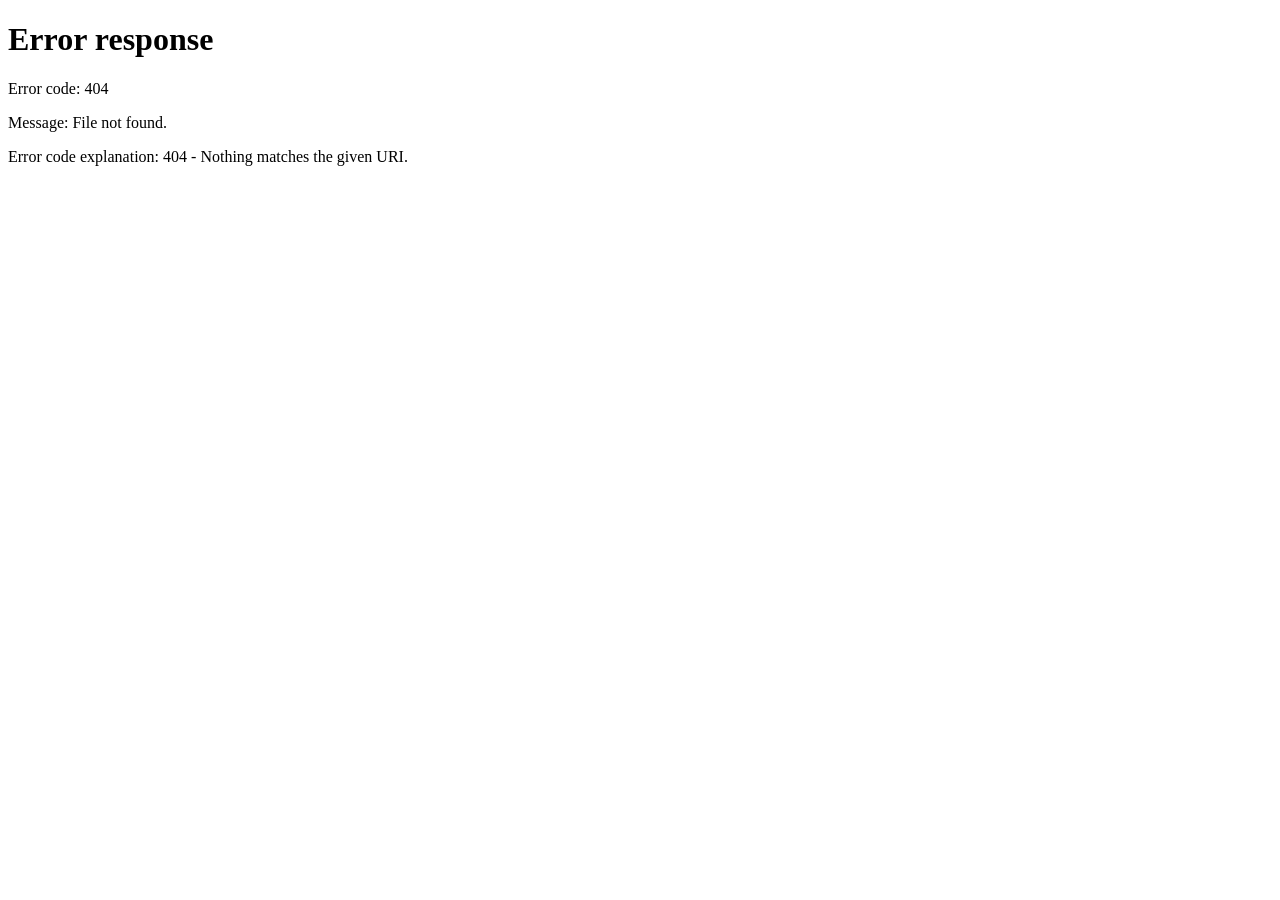
==== commit 4dde7898: "site: paper.html as living document with ToC sidebar + conjectures merged Restructure per Peter's br" ====
--- a/site/conjectures.html
+++ b/site/conjectures.html
@@ -2,435 +2,16 @@
 <html lang="en">
 <head>
 <meta charset="UTF-8">
-<meta name="viewport" content="width=device-width, initial-scale=1.0">
 <title>Conjectures - The Shape of Thought</title>
-<meta name="description" content="Living notebook of observations that converge on The Shape of Thought thesis. C1 through C7 and growing.">
-<meta name="author" content="Peter Cooper">
-<meta property="og:title" content="Conjectures - The Shape of Thought">
-<meta property="og:description" content="A living notebook of observations that converge on the thesis.">
-<meta property="og:type" content="article">
-<link rel="stylesheet" href="style.css">
-<link rel="stylesheet" href="sidebar.css">
+<meta http-equiv="refresh" content="0; url=/paper.html#living-conjectures">
+<link rel="canonical" href="/paper.html#living-conjectures">
 <style>
-/* Conjectures-specific: reuse paper-body typography */
-.paper-body h1 { font-family: var(--serif); font-size: 2em; color: var(--gold); margin: 56px 0 12px; border-bottom: 2px solid var(--border-h); padding-bottom: 10px; }
-.paper-body h2 { font-family: var(--serif); font-size: 1.55em; color: var(--gold); margin: 48px 0 16px; }
-.paper-body h3 { font-size: 1.1em; color: var(--accent); margin: 32px 0 10px; }
-.paper-body h4 { font-size: 1em; color: var(--copper); margin: 24px 0 8px; }
-.paper-body p { margin-bottom: 16px; line-height: 1.85; }
-.paper-body ul, .paper-body ol { margin: 12px 0 20px 24px; line-height: 1.75; }
-.paper-body li { margin-bottom: 6px; }
-.paper-body blockquote { background: var(--surface); border-left: 3px solid var(--copper); padding: 16px 24px; margin: 20px 0; border-radius: 0 6px 6px 0; font-style: italic; color: var(--dim); }
-.paper-body blockquote p:last-child { margin-bottom: 0; }
-.paper-body strong { color: var(--accent); }
-.paper-body em { color: var(--text); font-style: italic; }
-.paper-body hr { border: none; border-top: 1px solid var(--border); margin: 40px 0; }
-.paper-body table { width: 100%; border-collapse: collapse; margin: 24px 0; font-size: 0.92em; }
-.paper-body th { background: var(--surface); color: var(--gold); font-weight: 600; text-align: left; padding: 10px 12px; border-bottom: 2px solid var(--border-h); }
-.paper-body td { padding: 10px 12px; border-bottom: 1px solid var(--border); vertical-align: top; }
-.paper-body tr:hover td { background: var(--surface); }
-.paper-body pre { background: var(--surface); padding: 16px; border-radius: 6px; overflow-x: auto; font-family: var(--mono); font-size: 0.88em; }
-.paper-body code { font-family: var(--mono); background: var(--surface); padding: 1px 5px; border-radius: 3px; font-size: 0.92em; }
-.paper-meta { color: var(--dim); font-size: 0.9em; margin-bottom: 32px; text-align: center; }
-.living-banner { background: var(--surface); border: 1px solid var(--border); border-radius: 6px; padding: 14px 18px; margin: 24px 0 40px; font-style: italic; color: var(--dim); }
+  body { font-family: -apple-system, sans-serif; background: #f9f7f3; color: #1a1714; text-align: center; padding: 80px 20px; }
+  a { color: #bf5b16; }
 </style>
 </head>
-<body class="has-sidebar">
-
-<!-- Sidebar nav (additive; existing pages still use top nav until applied there) -->
-<aside class="sidebar">
-    <a href="index.html" class="sidebar-title">The Shape<br/>of Thought</a>
-    <nav class="sidebar-nav">
-        <a href="paper.html" class="tab">Paper</a>
-        <a href="summary.html" class="tab">Summary</a>
-        <a href="predictions.html" class="tab">Predictions</a>
-        <a href="conjectures.html" class="tab active">Conjectures</a>
-        <a href="flock.html" class="tab">Flock</a>
-        <a href="about.html" class="tab">About</a>
-        <a href="https://github.com/agilemeshnet/theshapeofthought" class="tab tab-external" rel="noopener">Repo &nearr;</a>
-    </nav>
-    <button class="sidebar-toggle" aria-label="Toggle navigation">&#9776;</button>
-</aside>
-
-<main class="main-with-sidebar">
-    <div class="container paper-body">
-        <p class="paper-meta">A living notebook. Observations that converge on the thesis as we find them.</p>
-        <div class="living-banner">
-            Each conjecture (C1, C2, ...) is dated. New entries land at the bottom as evidence accrues. Some supersede earlier framings; the supersession trail stays in place per the additive-only discipline.
-        </div>
-        <h1 id="conjectures-notebook">Conjectures Notebook</h1>
-<h3 id="observations-that-converge-on-the-shape-of-thought-thesis-as-we-find-them">Observations that converge on The Shape of Thought thesis as we find them</h3>
-<hr />
-<h2 id="c1-reservoir-computing-as-lattice-projection-5-may-2026">C1. Reservoir Computing as Lattice Projection (5 May 2026)</h2>
-<p><strong>Source:</strong> Artem Kirsanov, "The Most Counterintuitive Way to Build a Brain" (YouTube) + "The Library of Babel in Your Brain" (Substack). Kirsanov is PhD, Harvard Program in Neuroscience (Kempner Institute), advised by SueYeon Chung.</p>
-<p><strong>The observation:</strong> Reservoir computing builds a brain by taking a large random network of neurons, never training the internal connections, and training only a linear readout layer. The random tangle is not a bug - it is a library of dynamical patterns. You extract precise behaviour by choosing the right readout angle.</p>
-<p>Kirsanov's line: "You just have to look at it from the right angle and the information is there."</p>
-<p><strong>Convergence with the thesis:</strong></p>
-<ol>
-<li>
-<p><strong>The net is the lattice.</strong> A randomly connected reservoir already contains all possible dynamical patterns - like Borges' Library of Babel containing every possible book. The lattice (Section V, four shapes composed) is the same idea at a higher level of abstraction: a rich substrate that already holds every projection you might need.</p>
-</li>
-<li>
-<p><strong>The readout IS the projection.</strong> Reservoir computing trains only the angle of observation, not the substrate. This maps directly onto the lattice projection mechanism: the lattice is medium-agnostic, and cognition is the act of choosing which angle to read from. The Warble Box reduces spatial state into temporal sequence by selecting a readout direction through the membrane.</p>
-</li>
-<li>
-<p><strong>Memory is orientation, not location.</strong> If the reservoir holds everything and cognition selects via angle, then an engram is not a place in the network - it is a direction across the network. This explains graceful degradation: destroy a node and the angle shifts slightly but survives. Destroy enough and the space loses dimensionality, and the angle collapses. This supports Section VII (Episode) - the Episode is a bundle of readout angles, not a stored object.</p>
-</li>
-<li>
-<p><strong>Developmental pruning as library curation.</strong> The reservoir is grown maximally rich in development. The higher-dimensional orchestrator (thought, the derivative stack of Section IV) spends ~25 years earmarking useful readout angles. Pruning at ~25 removes connections never claimed by any active readout - metabolically expensive shelving with no reader. Post-pruning, the reservoir is less rich (fewer basis patterns), explaining why novel learning gets harder. The connection-ratio (brain at 2.9) is the sweet spot where the reservoir is rich enough to contain useful patterns but not so dense it collapses into uniformity.</p>
-</li>
-<li>
-<p><strong>The temporal memory as abstraction.</strong> When we "remember" something, we are not retrieving a stored item. We are re-orienting the orchestrator to an angle it previously learned. The memory feels like an item because the projection IS one-dimensional (temporal, sequential, a sentence). But the actual state is a high-dimensional orientation across the reservoir. The memory is where the projection lands when the upper dimension chooses that angle again. This is the Fable (Section VIII) mechanism exactly: the Fable is a one-dimensional form that triggers the receiver's own decompression back into multidimensional shape.</p>
-</li>
-</ol>
-<p><strong>Falsification relevance:</strong> Supports Sections IV (derivative stack as higher-dimensional orchestrator), V (four shapes as reservoir richness), VII (Episode as bundle of angles), VIII (Fable as readout projection), and IX (Flock as parallel readout).</p>
-<p><strong>Status:</strong> Independent convergence. Kirsanov arrives from computational neuroscience. This project arrives from data engineering and consciousness theory. Same shape observed from different angles. (Which is itself an instance of the thesis.)</p>
-<hr />
-<h2 id="c2-extramission-and-echolocation-cognition-as-active-projection-5-may-2026">C2. Extramission and Echolocation - Cognition as Active Projection (5 May 2026)</h2>
-<p><strong>Source:</strong> Ancient Egyptian visual theory (extramission - the eye emits rays that return with meaning) + cetacean echolocation.</p>
-<p><strong>The observation:</strong> The Egyptians believed the eye projects outward - a ray of intent - and meaning returns structured by the angle of projection. They were wrong about the optics but right about the information architecture. A whale does the same thing physically: sends a click into an already-structured ocean and reads the world's shape from what bounces back. Neither the eye nor the whale builds an internal model first and then inspects it. Both project into a rich medium and read the return.</p>
-<p><strong>Convergence with the thesis:</strong></p>
-<ol>
-<li>
-<p><strong>Cognition is echolocation, not photography.</strong> The passive-reception model of perception (camera obscura, blank slate, training data in) is the wrong shape. The correct shape is: project an angle of inquiry into an already-rich substrate, read the structured return. This is the reservoir readout from C1 restated as a sensory principle.</p>
-</li>
-<li>
-<p><strong>The medium must already be rich.</strong> A whale clicking into empty water gets nothing back. An eye projecting into void gets nothing back. A readout angle across an empty reservoir gets nothing back. The substrate (ocean, visual field, neural tangle, lattice) must already contain structure. The projection does not CREATE the information - it SELECTS from what is already there.</p>
-</li>
-<li>
-<p><strong>Intent determines return.</strong> The whale chooses its click frequency and direction. The Egyptian eye chooses where to look. The orchestrator chooses which angle to read. In all cases, the projection carries intent and the return carries meaning structured by that intent. Different intent, different return, same medium. This is Section VIII (Fable): the compression is shaped for a specific receiver, and only the matching receiver can decompress.</p>
-</li>
-<li>
-<p><strong>Scale invariance.</strong> Egyptian eye (milliseconds, photons), whale click (seconds, sound), reservoir readout (microseconds, voltage), lattice projection (any timescale, any medium). Same cycle at every scale: project, medium structures the return, read.</p>
-</li>
-</ol>
-<p><strong>The Egyptian error and the modern error are complementary.</strong> The Egyptians were wrong that the eye literally emits. Modern neuroscience is wrong that the brain literally receives raw data and builds meaning internally from scratch. The truth is between: cognition is a conversation between projection and return. The brain projects expectations (priors, in Friston's terms) and reads prediction error. Active inference IS extramission corrected.</p>
-<p><strong>Falsification relevance:</strong> Supports the Warble Box model (spatial state compressed through membrane into temporal projection, return via decompression in receiver). Supports Section I (compression needs a receiver with context). Directly supports the derivative stack (Section IV) as orchestrator that chooses projection angles.</p>
-<p><strong>Status:</strong> Historical convergence. The Egyptians arrived at this from phenomenology of sight. Cetacean biology arrived independently. Reservoir computing arrived mathematically. Active inference (Friston) arrived from Bayesian neuroscience. Four independent routes to the same shape: cognition projects first, then reads.</p>
-<hr />
-<h2 id="c4-cosmic-web-as-mitosis-scale-invariant-division-geometry-5-may-2026">C4. Cosmic Web as Mitosis - Scale-Invariant Division Geometry (5 May 2026)</h2>
-<p><strong>Source:</strong> Anton Petrov, "Something Enormous is Hiding in Our Galactic Blind Spot" (YouTube). Vela Supercluster region behind the Zone of Avoidance. Observation at timestamp 7:18.</p>
-<p><strong>The observation:</strong> The Vela/Columba/Lepus region of the cosmic web, imaged through the galactic blind spot, displays geometry visually identical to a cell in mid-mitosis. Two lobes (cluster nodes) pulling apart with filament bridges between them. Matter flows along the filaments toward the poles. Spindle fibres connecting chromosomes during cell division have the same tensile-bridge-between-attractors geometry at micrometre scale. The cosmic web reproduces it at 100 megaparsec scale.</p>
-<p><strong>Convergence with the thesis:</strong></p>
-<ol>
-<li>
-<p><strong>Scale invariance of form.</strong> The paper claims five shapes recur at every scale. Mitotic geometry (two poles, connecting bridge, material flowing along the bridge) appears at cellular scale (micrometres, seconds), organism scale (embryonic axis formation, millimetres, hours), and cosmological scale (megaparsecs, billions of years). Same form, substrate-independent.</p>
-</li>
-<li>
-<p><strong>Turing morphogenesis at every scale.</strong> Turing (1952): homogeneous substrate + symmetry-breaking instability = pattern. The symmetry-breaker (the axis) is the readout angle from C1. At cellular scale: the mitotic spindle selects the division axis. At cosmic scale: dark matter filaments select the separation axis. At neural scale: the readout angle selects the signal from the reservoir.</p>
-</li>
-<li>
-<p><strong>The axis IS the symmetry-breaker.</strong> Connects to C2 (extramission - projection selects return) and the Axis of Evil (cosmic-scale preferred direction). In every case, pattern emerges not from the substrate (which is rich/homogeneous) but from the axis imposed upon it.</p>
-</li>
-</ol>
-<p><strong>Falsification relevance:</strong> Supports the paper's scale-invariance claim across the widest possible range (micrometres to megaparsecs). If the geometric correspondence is coincidental rather than structural, it should fail under quantitative comparison of the tensile/flow dynamics at both scales.</p>
-<p><strong>Status:</strong> Visual observation. Needs quantitative comparison to move from "looks like" to "is structurally isomorphic." But the visual correspondence is striking enough to note as a pointer for future investigation.</p>
-<hr />
-<h2 id="c3-caterpillar-memory-as-substrate-transitioning-fable-5-may-2026">C3. Caterpillar Memory as Substrate-Transitioning Fable (5 May 2026)</h2>
-<p><strong>Source:</strong> Michael Levin's framing of caterpillar-to-butterfly memory retention. Levin argues the interesting thing is not that information survives massive neural remodelling, but that it gets remapped onto an entirely new substrate with entirely new problems. Memory is not a faithful archive but a generative kernel that compresses experience and reinflates it in whatever configuration the organism now occupies.</p>
-<p><strong>The observation:</strong> During metamorphosis, the caterpillar's neural architecture dissolves into undifferentiated cellular soup. The butterfly rebuilds a completely different nervous system - different body plan, different sensory apparatus, different motor repertoire. Yet conditioned responses from the caterpillar stage survive. The memory transits a total substrate dissolution and reinflates in an alien configuration.</p>
-<p><strong>Convergence with the thesis:</strong></p>
-<ol>
-<li>
-<p><strong>This IS the paper's title stated as biology.</strong> "The Shapes That Let Cognition Survive Substrate Transitions." The caterpillar-to-butterfly is the most dramatic substrate transition in nature. The memory that survives is proof that cognitive shapes can transit substrate dissolution.</p>
-</li>
-<li>
-<p><strong>The generative kernel IS the Fable.</strong> Levin's "generative kernel that compresses experience and reinflates" is Section VIII's Fable primitive: a compressed form rich enough to decompress in a receiver that shares sufficient context. The butterfly is a different receiver from the caterpillar. The Fable still decompresses - not into an identical replay but into a functional equivalent mapped onto the new body plan.</p>
-</li>
-<li>
-<p><strong>Memory as angle, not location (from C1).</strong> If memory is a readout angle across a reservoir rather than a stored object at a location, then dissolving the reservoir and regrowing it does not necessarily destroy the memory. It destroys the specific connections but the geometric relationship - the angle - can be re-established across a new reservoir IF the generative kernel carries enough structural information to re-orient. The kernel is the compression context pointer from Section VIII.</p>
-</li>
-<li>
-<p><strong>"Acts on behalf of a self that may no longer exist in its original form."</strong> This is the Episode (Section VII) acting across time. The Episode was written by the caterpillar-self. The caterpillar-self no longer exists. The butterfly-self decompresses the Fable and acts on it. The provenance traces back to an author that has been dissolved. This is non-Markovian architecture (Section XI) in its most literal biological form: the current state is a function of history written by a self that no longer exists.</p>
-</li>
-<li>
-<p><strong>The goo is the channel, not the death.</strong> The undifferentiated cellular soup between caterpillar and butterfly is not destruction - it is the transmission medium. Like the wire between sender and receiver. The Fable must be robust enough to survive the channel's noise. Whatever encoding the generative kernel uses, it survives total cellular reorganisation. This constrains what the encoding CAN be: not synaptic weights (destroyed), not specific connectivity patterns (dissolved), but something more abstract - a geometric relationship that can be re-instantiated in any sufficiently rich substrate.</p>
-</li>
-</ol>
-<p><strong>Falsification relevance:</strong> Directly tests the paper's central claim. If the five shapes are the structural minimum for cognition to survive substrate transitions, then caterpillar memory must be encodable in those shapes. If it requires something the five shapes cannot hold, the framework fails. Supports Section VII (Episode survives across time), Section VIII (Fable decompresses in a different receiver), and the Coda's claim that shapes transit substrates.</p>
-<p><strong>Status:</strong> Levin is already cited in the paper (Section 2.4) for morphogenetic agency. This observation extends his contribution: not just "agency at every scale" but "memory as substrate-transitioning compression." The caterpillar is the existence proof that the paper's title is not metaphor.</p>
-<hr />
-<h2 id="c5-the-fishing-net-phase-transition-learning-sleep-consolidation-and-the-strange-attractor-15-may-2026">C5. The Fishing Net - Phase-Transition Learning, Sleep Consolidation, and the Strange Attractor (15 May 2026)</h2>
-<p><strong>Source:</strong> Peter Cooper, thought experiment. Developed in conversation from a single image: a fishing net whose knots are tied by tension, not by a fisherman.</p>
-<p><strong>The observation:</strong> Imagine a fishing net of n-squared knots. Each knot is tied once. The tension between any two connected knots is a tensor whose magnitude depends on the available topology of the substrate (n to the power of the dimension). A knot is either absent or is the product of a twist that changes the weights between two hysteresis points. The twist does not slide smoothly between states. It snaps. Below threshold, the old configuration persists. Above threshold, the new configuration locks. This is not gradient descent. This is phase transition at the node.</p>
-<p>"This is learning." (Peter's words.)</p>
-<p>The net is not cast by anyone. There is no fisherman. It is a murmuration. Each knot is a starling. The tension between any two birds is the thread. The net is self-forming, self-tensioning, and exists only while the flock flies. The propagation delay between one starling turning and its neighbour responding is approximately 40 milliseconds. That 40ms IS the hysteresis window. It is the clock speed of the substrate. The net cannot update faster than its propagation medium allows.</p>
-<p>Peter's riddle, preserved: the hysteresis points have "any relation to monkeys or biscuits (try to work that one out Dear Listener)." The monkey trap is a hysteresis device: hand open (free, empty) and hand closed (stuck, holding). Two stable states with a barrier between them. The monkey cannot traverse the barrier because the reward itself prevents relaxation past the threshold. The biscuit dunked in tea holds its structure until a catastrophic phase transition dissolves it. Both shapes - the trap that locks and the scaffold that collapses - are the two faces of hysteresis in learning: acquisition (snap into new state) and catastrophic forgetting (snap out of it).</p>
-<p><strong>Torsion and tension - the two forces at every knot:</strong></p>
-<p>The three buttons (Dismiss, Ask-sibling, Act) describe what the flock DOES. They are not what the knot FEELS. A knot feels only two things:</p>
-<ul>
-<li><strong>Torsion</strong> (fight) - twist the knot tighter. Resist. Hold position against the pull. The hysteresis snaps toward locked state. The monkey's hand closes around the biscuit.</li>
-<li><strong>Tension</strong> (flight) - loosen the knot. Yield. Release position to reduce the pull. The hysteresis snaps toward unlocked state. The biscuit dissolves in the tea.</li>
-</ul>
-<p>Every behaviour in the system - from a starling avoiding a predator to an Alzheimer's patient lashing out at an unfamiliar face - reduces to this binary. Fight or flight is not a simplification. It is the substrate. The three buttons emerge from it when you add topology (neighbours create geometry), but the primitive is two forces pulling at every knot.</p>
-<p>The Alzheimer's example is the proof by degradation. Strip away the higher architecture and Ask-sibling degrades first - you cannot coordinate with neighbours when you cannot remember them. What remains is raw fight/flight. The overreaction IS the system without mediation. The anger is torsion without the topology to distribute it. A person with full cognitive architecture routes fight/flight through topological neighbours (Ask-sibling), considers whether to hold or release (the three-button vote), and settles into a trajectory the flock can carry. A person whose topology has degraded responds with the primitive: tighten or release, fight or flight, with no mediating geometry.</p>
-<p>Act is not a third force. Act is the moment of hypothesis-testing: you tighten the knot (commit to the probe) and observe whether the net holds. If tension increases beyond threshold, you loosen (flight). If the new configuration settles, it persists. Every action is a bet. The hysteresis snap IS the moment the bet resolves.</p>
-<p>Torsion is directional resistance - "I hold this position against the pull." Tension is yielding distance - "I release this position to reduce the pull." The fishing net's macro-smoothness (the continuous learning at net level) emerges from millions of binary torsion/tension micro-decisions at each knot. The three buttons are what those decisions LOOK LIKE when projected through topological geometry. But the physics beneath the geometry is two forces, not three choices.</p>
-<p><strong>The Tesco Tray Wash - sleep as stacking:</strong></p>
-<p>The basic fishing net is two-dimensional. One day's experience. Flat, full of knots at whatever tension that day set. During sleep, the net is picked up and dropped onto a palette - like dirty trays returning to a Tesco warehouse tray wash. Stacked seven high. Put to one side with a palette truck.</p>
-<p>But when you stack nets, the knots do not sit on top of each other. They nestle. A knot from Tuesday's net settles into the gap between Monday's knots. The aggregate is not a sum. It is a weave across layers. The palette becomes a three-dimensional temporal solid that neither net was individually.</p>
-<p>The most recent net on top has the sharpest knot definition. The bottom ones have been compressed by the weight above - their individual knots are less distinct, but their aggregate tension pattern is load-bearing. This is why you cannot remember what you had for lunch on a specific Tuesday six months ago (individual knot dissolved under compression) but you know how Tuesdays feel (the aggregate tension signature persists).</p>
-<p>Each layer is aggregated. Each palette is aggregated. Each delivery of dirty trays is an aggregate. Everything flows into one continuous aggregate, and over time summaries are laid down. The tension between the nets assimilates with the weights of days as every parallel neuron leaves its memory of that moment of aggregation after sleep.</p>
-<p>This explains why sleep mostly reviews recent assimilations: the top tray is still wet. It needs the most processing. The ones underneath have already been partially compressed by previous sleep cycles. Diminishing returns going deeper - the recency bias in REM replay is not a design choice but a consequence of the stacking geometry.</p>
-<p>The palette truck putting the stack to one side is hippocampal transfer. The forklift driver does not inspect individual trays. The palette moves as a unit.</p>
-<p><strong>The strange attractor as probability landscape sculptor:</strong></p>
-<p>The paper uses "strange attractor" once, as metaphor for the Fish in the Cat in the Hat (Section I). The deeper claim is architectural. At every scale - every floor of the Glass Elevator - intent does not determine outcomes. It reshapes the energy landscape so that certain trajectories become more probable than others. The Fish does not command the children. He introduces a probability field they feel whether or not they acknowledge it.</p>
-<p>Each floor of the Glass Elevator has its own Bell-curve-shaped confidence distribution over {Yes, No, Uncertain}. The strange attractor at that floor is whatever pulls the distribution toward a basin. When the bell curve is narrow enough, the vote collapses. When it is too wide, the question propagates - sideways to the Flock, or upward to the next floor. Uncertain is a first-class outcome, not a failure mode. A cell that returns Uncertain has correctly reported that the attractor at its level has not yet pulled the distribution into a collapsible basin.</p>
-<p>Fact TTL connects here: as time passes since last verification, the bell curve widens. The attractor's pull weakens. Eventually the distribution is too wide to collapse, and the fact must be re-verified or it decays. The strange attractor is not permanent. It is maintained by repeated observation, like a path worn through grass that grows back if nobody walks it.</p>
-<p><strong>Convergence with the thesis:</strong></p>
-<ol>
-<li>
-<p><strong>The hysteresis window IS the tick.</strong> The paper claims (Section 2.2a, citing Barandes) that the tick is the timescale at which the vote becomes indivisible. The fishing net gives the mechanism: the tick duration equals the hysteresis window of the propagation medium. Below the window, the neighbour has not yet responded - old state persists. Above the window, the snap has already occurred - new state locked. The indivisibility is not abstract. It is the physical propagation delay of the substrate.</p>
-</li>
-<li>
-<p><strong>Learning is phase transition, not gradient.</strong> At the individual knot, learning is discontinuous - a snap between two stable configurations. At the net level, learning appears continuous because millions of micro-snaps average into smooth change. This is emergence as observation across scales (the paper's central claim) instantiated as a specific mechanism. The macro smoothness is real. The micro discreteness is also real. Neither is more fundamental. They are the same phenomenon measured at different scales.</p>
-</li>
-<li>
-<p><strong>Sleep consolidation is the same architecture at a different timescale.</strong> The paper describes the Flock as a murmuration of votes at substrate rate. Sleep is a murmuration at a slower rate - nets settling onto other nets, knots nestling into gaps, tension patterns integrating across layers. The architecture does not change between waking and sleeping. The timescale changes. This is the scale-invariance claim applied to the system's own maintenance cycle.</p>
-</li>
-<li>
-<p><strong>The strange attractor gives the derivative stack its dynamics.</strong> Each floor of the Glass Elevator (Section IV) has a vote. The strange attractor at each floor determines the basin toward which that floor's distribution settles. The derivative stack is not just a topology - it is a landscape of attractors, each pulling its floor's distribution toward a different basin, with the Fable from the floor above reshaping which basins exist. Intent does not command. It sculpts the landscape.</p>
-</li>
-<li>
-<p><strong>The propagation bandwidth bounds dimensionality.</strong> A murmuration of 1024 birds at 40ms per hop crosses the whole flock in roughly 300ms. Any event faster than 300ms is invisible to the flock-as-a-whole. Any event slower is fully integrated. The net has a natural bandwidth set by its own geometry: net diameter divided by propagation speed equals temporal resolution. This constrains the dimensional budget of any substrate. A brain with 40ms ticks and 10 billion nodes has a different bandwidth from a social system with day-scale ticks and 10 thousand participants. Both are fishing nets. Both have a bandwidth. Neither can perceive faster than its own propagation allows.</p>
-</li>
-<li>
-<p><strong>No fisherman dissolves the homunculus.</strong> The paper argues (Section IX) that no single bird steers the murmuration. The fishing net makes the absence concrete: the net is not cast by anyone. It forms because tension exists between nodes. The shape is a consequence of the tension field, not a plan imposed from outside. There is no place in the architecture where a homunculus could stand, because the architecture has no outside. The net IS the cognition. The knots ARE the voters. The tension IS the Fable propagating. Asking "who holds the net" is like asking "who steers the murmuration." The question assumes a category (fisherman, conductor, homunculus) that the architecture has dissolved.</p>
-</li>
-</ol>
-<p><strong>Falsification relevance:</strong></p>
-<ul>
-<li>
-<p><strong>Learning prediction:</strong> If learning is phase-transition at the node, then learning curves should show punctuated equilibria at fine temporal resolution, even when they appear smooth at coarse resolution. Micro-electrode recordings during skill acquisition should show individual synapses snapping between bistable states, not sliding along gradients. (This is consistent with existing evidence on synaptic bistability - Bhatt et al. 2009 - but the fishing net model predicts that the DISTRIBUTION of snap times across the net should follow the geometry of the net's topology, not a random distribution.)</p>
-</li>
-<li>
-<p><strong>Sleep prediction:</strong> If consolidation is palette-stacking, then the order of replay during sleep should follow the temporal order of encoding (most recent first, diminishing depth), and the INTERFERENCE patterns between layers should depend on the topological distance between the knots that nestle together, not just the temporal distance between the experiences. Two experiences with similar topology (similar knot patterns) should interfere more during consolidation than two experiences with different topology, regardless of temporal proximity.</p>
-</li>
-<li>
-<p><strong>Strange attractor prediction:</strong> If intent reshapes probability landscapes rather than determining outcomes, then the confidence distribution at each level of a hierarchical decision system should narrow in the presence of a consistent intent signal (strange attractor present) and widen in its absence (attractor removed), with the narrowing rate proportional to the attractor's strength. Removing the Fish should measurably widen the bell curve at every floor.</p>
-</li>
-<li>
-<p><strong>Bandwidth prediction:</strong> If propagation delay bounds temporal resolution, then the maximum frequency at which a distributed system can respond coherently should equal the inverse of its diameter (in propagation-delay units). Larger murmurations should have lower bandwidth. This is testable in both biological (starling flocks of different sizes) and artificial (distributed agent networks with different topologies) systems.</p>
-</li>
-</ul>
-<p><strong>Status:</strong> Novel synthesis from first principles. The fishing net combines the paper's existing claims about ticks (Barandes), flocks (Section IX), the derivative stack (Section IV), and the strange attractor (Section I) into a single physical model that fills three gaps the paper currently leaves open: the mechanism of learning, the mechanism of sleep consolidation, and the dynamics of the derivative stack. The Tesco tray wash grounds the abstract architecture in a logistics process Peter knows from experience. The murmuration grounds it in observable biology. The hysteresis grounds it in physics. Three substrates, one shape.</p>
-<hr />
-<h2 id="c6-the-game-theory-of-the-flock-reynolds-nash-and-the-three-buttons-15-may-2026">C6. The Game Theory of the Flock - Reynolds, Nash, and the Three Buttons (15 May 2026)</h2>
-<p><strong>Source:</strong> Craig Reynolds, "Flocks, Herds, and Schools: A Distributed Behavioral Model" (SIGGRAPH 1987). Djamel Bouchaffra, Faycal Ykhlef, Mustapha Lebbah, and Hanane Azzag, "A Collective Variational Principle Unifying Bayesian Inference, Game Theory, and Thermodynamics" (arXiv:2604.27942, April 2026 - preprint, submitted to IEEE Transactions on Cybernetics). Ballerini et al., "Interaction ruling animal collective behavior depends on topological rather than metric distance" (PNAS 105(4), 1232-1237, 2008). Xiaoye Qu et al., "Cooperative or Competitive? Understanding the Interaction between Attention Heads From A Game Theory Perspective" (ACL 2025, Long Papers). Peter Cooper, connecting the pieces (15 May 2026).</p>
-<p><strong>The observation:</strong> In 1987 Craig Reynolds proved that a murmuration needs no conductor. Three local rules - separation, alignment, cohesion - produce breathtaking cooperation from independent agents playing a continuous, infinite game. Reynolds wrote a computer graphics paper. He inadvertently wrote a game-theoretic specification for how to be a good person in a complex system.</p>
-<p>The paper's Section X introduces a three-button ethical decision surface inside the Diorama cell: Act, Dismiss, Ask-sibling. The structural correspondence with Reynolds is not analogy. It is isomorphism:</p>
-<table>
-<thead>
-<tr>
-<th>Reynolds Rule</th>
-<th>Game-Theoretic Function</th>
-<th>Diorama Button</th>
-</tr>
-</thead>
-<tbody>
-<tr>
-<td><strong>Separation</strong></td>
-<td>Non-interference. An agent never forces itself upon a neighbour's space. Preserves the dimensional boundaries of the other</td>
-<td><strong>Dismiss</strong> - the structural ability to refuse coercion, back away, maintain safe distance without being forced into premature action</td>
-</tr>
-<tr>
-<td><strong>Alignment</strong></td>
-<td>Cooperative trajectory matching. The continuous refusal to defect into chaotic self-interest. Active listening to neighbours' headings</td>
-<td><strong>Ask-sibling</strong> (direction component) - throw ambiguity horizontally to topological peers, match the average heading</td>
-</tr>
-<tr>
-<td><strong>Cohesion</strong></td>
-<td>Inclusivity. Commitment to the fabric of the Flock. No agent is left behind. The net catches disturbances and shares navigation load</td>
-<td><strong>Ask-sibling</strong> (position component) - steer toward the centre of local peers, ensuring the coalition holds together</td>
-</tr>
-</tbody>
-</table>
-<p>The Folk Theorem of game theory provides the formal backbone: if players interact repeatedly and value the future, they can sustain a highly cooperative equilibrium without external enforcement. A murmuration IS this: an infinite cooperative game where thousands of independent agents cast local votes to avoid the defection of collision. The equilibrium is not imposed. It settles.</p>
-<p><strong>The Game-Theoretic Free Energy Principle (GT-FEP):</strong></p>
-<p>Bouchaffra et al. (2026) prove mathematically what the architecture assumes structurally: when a multi-agent system performs local free-energy minimisation (each agent reducing its own surprise, per Friston), it implicitly implements a stochastic game. The stationary points of collective free energy correspond to approximate Nash equilibria of the group.</p>
-<p>This is the mathematical proof that the Ask-sibling button does not merely mimic a flock. It formally computes a Nash equilibrium via distributed Bayesian inference. Each Diorama cell minimises its own variational free energy. The collective settling IS the equilibrium. No referee required.</p>
-<p><strong>The Harsanyi Dividend - measuring the Jury:</strong></p>
-<p>When a Diorama cell presses Ask-sibling and forms a temporary jury with its neighbours, the architecture needs to know: is this coalition producing genuine synergy, or just echoing noise?</p>
-<p>The Harsanyi decomposition (John Harsanyi, Nobel Prize 1994) provides the answer. The total energy of a coalition is the sum of all the irreducible interactions (dividends) of its sub-groups. A positive dividend means genuine emergent cooperation - the cells are bringing unique, complementary context. A negative dividend means redundancy - the third cell is just repeating what the first two already settled.</p>
-<p>Qu et al. (ACL 2025) applied this to LLM attention heads - treating each head as an agent in a coalition game. They found that significant positive dividends (synergy) are sparsely distributed, and many head combinations show negative dividends (redundancy). They proposed pruning low-synergy heads without disrupting the network's overall Nash equilibrium.</p>
-<p>This maps directly onto the Flock tick. During each tick:
-1. The jury forms (Ask-sibling fires)
-2. Harsanyi dividends are computed for the coalition
-3. Each cell's Shapley value (Lloyd Shapley, Nobel Prize 2012) weights its vote by genuine marginal contribution, not volume
-4. Cells with negligible Shapley values are pruned from the jury without disrupting the equilibrium
-5. The vote settles. The trajectory resolves</p>
-<p><strong>The Topological Seven:</strong></p>
-<p>Ballerini et al. (PNAS 2008) discovered that real starlings do not track neighbours by metric distance (how far away they are). They track by topological distance - approximately six to seven nearest neighbours regardless of physical separation. This makes the flock robust to density changes: whether the birds are packed tight or spread wide, the interaction rules hold because the topology is constant.</p>
-<p>This finding provides the natural bound for the Ask-sibling button's coalition size. The Diorama cell does not ask EVERY sibling. It asks its topological six or seven - the nearest nodes in the graph, not the nearest nodes in space. The coalition is bounded not by computational budget but by the same thermodynamic optimum that starlings discovered through evolution: the point where the work of processing social cues is balanced by the energy conserved through coordination.</p>
-<p><strong>Why this is NOT Integrated Information Theory:</strong></p>
-<p>Tononi's Integrated Information Theory (IIT) attempts to measure consciousness via Phi - the degree to which a system is "more than the sum of its parts." The intuition is correct. The implementation is wrong. Phi is computationally intractable: calculating it for even modest systems is worse than NP-hard. It requires evaluating every possible partition of the system to find the minimum information partition. IIT tries to measure the murmuration from outside, as a god-view observer with infinite computational budget.</p>
-<p>The GT-FEP approach measures the same phenomenon - how the whole exceeds its parts - from inside, using tools that are bounded by the architecture's own topology:</p>
-<table>
-<thead>
-<tr>
-<th>Property</th>
-<th>IIT (Phi)</th>
-<th>GT-FEP + Harsanyi</th>
-</tr>
-</thead>
-<tbody>
-<tr>
-<td>What it measures</td>
-<td>Integrated information across all partitions</td>
-<td>Irreducible synergy across local coalitions</td>
-</tr>
-<tr>
-<td>Computational cost</td>
-<td>Worse than NP-hard; grows super-exponentially</td>
-<td>Bounded by topological neighbourhood (~7); grows linearly with agent count</td>
-</tr>
-<tr>
-<td>Perspective</td>
-<td>God-view (requires evaluating the whole system)</td>
-<td>Agent-view (each cell computes locally)</td>
-</tr>
-<tr>
-<td>Substrate</td>
-<td>Requires access to the system's causal structure</td>
-<td>Requires only local free energy and neighbour votes</td>
-</tr>
-<tr>
-<td>Falsifiability</td>
-<td>Phi cannot be computed for any real brain</td>
-<td>Harsanyi dividends are computable for real systems now</td>
-</tr>
-</tbody>
-</table>
-<p>IIT describes what consciousness LOOKS LIKE from outside. GT-FEP describes what consciousness DOES from inside. The Shape of Thought is an architecture, not a measurement. It needs tools that work from inside.</p>
-<p><strong>The quantum computer connection:</strong></p>
-<p>The Harsanyi dividend calculation for small coalitions (topological seven) is tractable on classical hardware. But the palette-level aggregation from C5 - stacking nets, computing tension across layers, finding the strange attractor basins across derivative stack floors - involves combinatorial optimisation over exponentially growing coalition spaces.</p>
-<p>Quantum computers are specifically built for this class of problem. Quantum annealing finds the minimum of a cost function over a combinatorial landscape. Grover's algorithm provides quadratic speedup for unstructured search. Variational quantum eigensolvers find ground states of energy landscapes.</p>
-<p>The fishing net's higher-level consolidation (palette-to-palette integration, season-scale aggregation) maps onto exactly the optimisation surface that quantum hardware is designed to traverse. The topological-seven constraint means the LOCAL computation (one tick, one Ask-sibling jury) stays classical. The GLOBAL computation (how palettes integrate, how strange attractors settle across the derivative stack) is where quantum resources become load-bearing.</p>
-<p>IBM offers free access to quantum hardware through Qiskit. The architecture does not need a quantum computer to function at the local tick level. But it needs one to scale the palette-stacking computation beyond what classical brute force can handle. The plan is: classical for the flock, quantum for the warehouse.</p>
-<p><strong>Convergence with the thesis:</strong></p>
-<ol>
-<li>
-<p><strong>Reynolds' three rules ARE the three buttons.</strong> This is not metaphor. Separation, alignment, and cohesion are the minimum behavioural primitives for a cooperative system without a homunculus. The paper arrived at the same three primitives (Dismiss, Ask-sibling, Act) from architectural first principles. Independent derivation of the same minimum set is convergent evidence.</p>
-</li>
-<li>
-<p><strong>The Folk Theorem provides the formal guarantee.</strong> The paper claims (Section IX) that the Flock settles without a conductor. The Folk Theorem proves this is not hope but mathematics: repeated interaction with future-valuing agents sustains cooperative equilibria. The Flock tick IS the repeated interaction. The ledger IS the memory of past play that makes future-valuing possible.</p>
-</li>
-<li>
-<p><strong>GT-FEP unifies Friston and Nash.</strong> The paper cites Friston (Section 2.2) for the derivative stack and cites the Flock (Section IX) as a settlement mechanism. Bouchaffra et al. prove these are the same thing: local free energy minimisation IS Nash equilibrium computation. The two pillars of the architecture are not merely compatible. They are mathematically identical.</p>
-</li>
-<li>
-<p><strong>Harsanyi dividends give Ask-sibling its mechanism.</strong> The paper says "throw it to the Flock" but does not specify how the Flock weighs its votes. The Harsanyi dividend provides the answer: weight by irreducible synergy, prune by Shapley value. This is the missing engineering specification for Section X.</p>
-</li>
-<li>
-<p><strong>Topological seven gives Ask-sibling its bound.</strong> The paper says the coalition is local but does not specify how local. Ballerini et al. provide the answer from biology: six to seven topological neighbours. This is the thermodynamic optimum - the point where processing cost and coordination benefit are balanced.</p>
-</li>
-<li>
-<p><strong>IIT is superseded.</strong> The paper does not cite Tononi, and now there is a formal reason not to. IIT asks the right question (what makes a system more than parts?) with the wrong tools (intractable from outside). GT-FEP asks the same question with tools that are tractable from inside, bounded by topology, and quantum-amenable for higher-level aggregation.</p>
-</li>
-</ol>
-<p><strong>Implementation status (15 May 2026):</strong></p>
-<p>The architecture is no longer purely theoretical. A working implementation of the Flock substrate has been built (file: <code>site/flock.html</code> in this repository, public deployment to <strong>theshapeofthought.com/flock.html</strong> pending the next site push): 128 boids with topological-seven neighbourhoods, three-button state visible per agent as colour-coded behaviour (green = Act/cohesion, rust = Dismiss/separation, gold = Ask-sibling/alignment), Harsanyi dividends computed per Ask-sibling jury per tick, hysteresis snap tracking that maintains locked/unlocked knot states between phase transitions. The copper-thread net showing the fishing-net topology from C5 is rendered on top of the moving flock; the two conjectures share one substrate.</p>
-<p>This collapses one specific epistemic distinction. The mapping from Reynolds' three rules to the three buttons was previously a design claim awaiting empirical test. With the simulation now built and inspectable, the claim becomes a verifiable statement about a specific substrate: this code, in this shape, exhibits the cooperative settlement the Folk Theorem predicts. The convergence with Bouchaffra, Ballerini, and Qu is no longer "we argue that this could be measured as Nash equilibrium / topological-seven / Harsanyi-decomposable". It is "this is, and a reader can run it and watch it settle".</p>
-<p>Honest sizing is still narrower than the running rhetoric would allow. The substrate does not yet implement Bouchaffra's full variational formulation; the Harsanyi computation is per-tick local rather than the full coalition-game decomposition; the Nash equilibrium claim is geometric (the flock settles) rather than formal (we have not proven the trajectory converges to the Nash equilibrium of the equivalent stochastic game). Each of these is reachable from where we stand; none is delivered. The honest sentence is: we have built a substrate in the shape that Bouchaffra 2026, Qu 2025, and Ballerini 2008 jointly describe, and the design alignment is now observable in code rather than merely argued.</p>
-<p><strong>Falsification relevance:</strong></p>
-<ul>
-<li>
-<p><strong>Three-button sufficiency:</strong> If Reynolds' three rules are sufficient for cooperative equilibrium in flocks, and the three buttons are structurally isomorphic to Reynolds' three rules, then a Diorama cell with only three buttons should achieve cooperative equilibrium in any repeated-interaction scenario. Removing ANY one button should break the equilibrium. Specifically: removing Dismiss should produce coercion (agents cannot maintain boundaries). Removing Ask-sibling should produce isolation (agents cannot coordinate). Removing Act should produce paralysis (agents cannot commit). Each removal is a distinct failure mode, testable independently.</p>
-</li>
-<li>
-<p><strong>Harsanyi dividend prediction:</strong> In a running Flock, the distribution of Harsanyi dividends across Ask-sibling coalitions should be sparse - most coalitions should show near-zero dividends (redundant), with a small number of high-synergy coalitions carrying the decision load. This matches Qu et al.'s finding in LLM attention heads and is a direct prediction about ANY system built on this architecture.</p>
-</li>
-<li>
-<p><strong>Topological bound prediction:</strong> Increasing the Ask-sibling coalition beyond six to seven topological neighbours should NOT improve decision quality and SHOULD increase energy cost. There is a thermodynamic cliff: below seven, cooperation degrades; above seven, energy cost increases without quality gain. This is testable in artificial Flock simulations.</p>
-</li>
-<li>
-<p><strong>GT-FEP correspondence:</strong> The trajectory of a settling Flock vote should converge to a distribution indistinguishable from the Nash equilibrium of the equivalent stochastic game (as computed by GT-FEP). If the trajectories diverge, either the architecture is wrong or GT-FEP is wrong. Both are falsifiable.</p>
-</li>
-</ul>
-<p><strong>Status:</strong> Convergence across five independent lines. Reynolds arrived from computer graphics (1987). The Folk Theorem arrived from game theory (1950s-1970s). Ballerini arrived from empirical biology (2008). Bouchaffra arrived from statistical mechanics and Bayesian inference (2026). Qu arrived from NLP engineering (2025). None of them were building a cognitive architecture. All of them found the same shape: local rules, topological neighbourhood, cooperative equilibrium without a conductor, measurable synergy via irreducible interaction.</p>
-<p>The Shape of Thought arrived from data engineering and consciousness theory. Same shape. Sixth independent route. Implementation built at <code>site/flock.html</code> as of 15 May 2026 (deployment pending).</p>
-<p><strong>References:</strong></p>
-<ul>
-<li>Bouchaffra, D., Ykhlef, F., Lebbah, M., and Azzag, H. (2026). A Collective Variational Principle Unifying Bayesian Inference, Game Theory, and Thermodynamics. arXiv:2604.27942. (GT-FEP framework, Nash-FEP correspondence, free-energy Harsanyi dividends.)</li>
-<li>Ballerini, M., Cabibbo, N., Candelier, R., Cavagna, A., Cisbani, E., Giardina, I., Lecomte, V., Orlandi, A., Parisi, G., Procaccini, A., Viale, M., and Zdravkovic, V. (2008). Interaction ruling animal collective behavior depends on topological rather than metric distance: Evidence from a field study. <em>Proceedings of the National Academy of Sciences</em>, 105(4), 1232-1237. (Topological ~6-7 neighbours in starling murmurations.)</li>
-<li>Qu, X., Yu, Z., Liu, D., Wei, W., Liu, D., Dong, J., and Cheng, Y. (2025). Cooperative or Competitive? Understanding the Interaction between Attention Heads From A Game Theory Perspective. <em>Proceedings of ACL 2025</em>, Long Papers. (Harsanyi dividends and Shapley values applied to multi-head attention.)</li>
-<li>Reynolds, C. W. (1987). Flocks, Herds, and Schools: A Distributed Behavioral Model. <em>Computer Graphics (SIGGRAPH '87 Proceedings)</em>, 21(4), 25-34. (The three rules: separation, alignment, cohesion.)</li>
-<li>Ozguler, A. B. and Yildiz, A. (2014). Foraging Swarms as Nash Equilibria of Dynamic Games. <em>IEEE Transactions on Cybernetics</em>, 44(6), 979-987. (Swarm motion as Nash equilibrium with closed-form solutions.)</li>
-</ul>
-<hr />
-<h2 id="c7-self-scaling-players-fluid-individuality-as-the-fourth-game-theoretic-move-16-may-2026">C7. Self-Scaling Players - Fluid Individuality as the Fourth Game-Theoretic Move (16 May 2026)</h2>
-<p><strong>Source:</strong> Lakshwin Shreesha, Federico Pigozzi, Adam Goldstein, and Michael Levin, "Extending Iterated, Spatialized Prisoner's Dilemma to Understand Multicellularity: Game Theory With Self-Scaling Players" (IEEE Transactions on Molecular, Biological, and Multi-Scale Communications, 2025). Peter Cooper, connecting to the three-button architecture (16 May 2026).</p>
-<p><strong>The observation:</strong> Standard game theory fixes the number of players. You can Cooperate or Defect, but you are always you. Pigozzi and Levin break that assumption. Their agents on a 2D grid play iterated Prisoner's Dilemma against local neighbours - but they can also <strong>Merge</strong> (two agents become one larger agent) or <strong>Split</strong> (one agent becomes multiple smaller agents). The borders of individuality are fluid.</p>
-<p><strong>What they found:</strong></p>
-<ol>
-<li>When agents can merge and split, Prisoner's Dilemma dynamics favour <strong>multicellularity</strong> - agents coalesce into structured cell-groups with topologically-closed layers, eventually forming one single fully-merged tissue.</li>
-<li>Larger merged agents have <strong>higher causal emergence</strong> than smaller ones. The whole is measurably more than the parts - not as metaphor but as computable quantity.</li>
-<li><strong>Memory size of subunits drives the transition.</strong> More memory enables more merging. The capacity to remember past play is the precondition for the willingness to dissolve your boundary and join a larger self.</li>
-</ol>
-<p><strong>Convergence with the thesis:</strong></p>
-<ol>
-<li>
-<p><strong>Merge/Split is the move the three buttons cannot make.</strong> C6 established that Dismiss, Ask-sibling, and Act are the three Reynolds rules mapped onto game theory. But all three assume a fixed agent. Separation means "I maintain my boundary." Alignment means "I match your heading." Cohesion means "I steer toward you." In every case, "I" is stable. Pigozzi-Levin introduces a fourth move: "I dissolve my boundary and become part of you" or "I split and become multiple." This is not Dismiss (refuse), not Ask-sibling (coordinate), not Act (commit). It is a move that redraws who is playing.</p>
-</li>
-<li>
-<p><strong>The fishing net can retie itself.</strong> C5 describes a net of n-squared knots. The implicit assumption is that the knots are fixed - they snap between hysteresis states but they remain knots. Pigozzi-Levin says: the knots themselves can merge into larger knots or split into smaller ones. A section of the net can tighten into a single super-knot (multicellularity) or a super-knot can fray into constituent threads (splitting). The net is not just self-tensioning (C5). It is self-scaling.</p>
-</li>
-<li>
-<p><strong>Causal emergence increases with scale.</strong> Their finding that larger merged agents have higher causal emergence maps directly onto the fishing net: more knots tied together carry more information than the sum of individual knots. The hysteresis state-space of a merged super-knot is richer than the product of its parts. This is C5's "the macro smoothness is real" given a formal measure: causal emergence quantifies exactly how much the whole exceeds the parts.</p>
-</li>
-<li>
-<p><strong>Memory enables merging.</strong> Their finding that longer memory drives more merging connects to the Tesco tray wash (C5). A system that remembers more past play has more evidence that cooperation pays. More stacked palettes mean more compressed history. More compressed history means more confidence in the bet of dissolving your boundary. The temporal ledger (Section VI) IS the memory that makes merger possible.</p>
-</li>
-<li>
-<p><strong>The caterpillar connection.</strong> C3 described caterpillar-to-butterfly as the most dramatic substrate transition in nature - memory surviving total dissolution. Pigozzi-Levin provides the game-theoretic mechanism: the caterpillar's cells Merge (dissolve into soup), carrying their memory as compressed generative kernels (Fables), and the butterfly's cells Split out of the soup with those kernels reinflated in a new configuration. Metamorphosis IS the Merge/Split move at organism scale.</p>
-</li>
-<li>
-<p><strong>This is what Levin works on.</strong> Michael Levin replied twice in twenty minutes to the paper. Levin's lab produced this Pigozzi paper. The convergence is not coincidental. Levin's research programme (bioelectric cognition, morphogenetic agency, scaling of individuality) and this project's research programme (shapes that let cognition survive substrate transitions) are working the same seam from different directions. C7 names the joint explicitly.</p>
-</li>
-</ol>
-<p><strong>Falsification relevance:</strong></p>
-<ul>
-<li>
-<p><strong>Merge/Split in the simulation:</strong> The existing flock simulation (theshapeofthought.com/flock.html) has 128 fixed agents. Adding Merge/Split moves would test whether multicellular structures emerge from the three-button architecture when agents can dissolve boundaries. If they do not emerge, the architecture is missing something Pigozzi-Levin found. If they do, the architecture generalises beyond fixed agents.</p>
-</li>
-<li>
-<p><strong>Causal emergence measurement:</strong> The Harsanyi dividends already computed per Ask-sibling jury (C6) should increase when agents merge and decrease when they split. If causal emergence does not track merger, the connection to Pigozzi-Levin is coincidental rather than structural.</p>
-</li>
-<li>
-<p><strong>Memory length sweep:</strong> Varying the temporal ledger depth (number of stacked palettes from C5) should produce a phase transition in merging behaviour: below a critical memory length, agents remain individual; above it, multicellular structures form. The critical memory length is a testable prediction.</p>
-</li>
-</ul>
-<p><strong>Status:</strong> Independent convergence from the same lab that responded to the paper. Pigozzi-Levin arrived from developmental biology and computational modelling. This project arrived from data engineering and consciousness theory. C6 described the three buttons as the minimum for cooperation. C7 says: the three buttons are the minimum for cooperation among fixed agents. When agents can also Merge and Split, cooperation produces hierarchy, and hierarchy produces causal emergence. The fishing net is not just self-tensioning and self-forming. It is self-scaling.</p>
-<p><strong>References:</strong></p>
-<ul>
-<li>Shreesha, L., Pigozzi, F., Goldstein, A., and Levin, M. (2025). Extending Iterated, Spatialized Prisoner's Dilemma to Understand Multicellularity: Game Theory With Self-Scaling Players. <em>IEEE Transactions on Molecular, Biological, and Multi-Scale Communications</em>. DOI: 10.1109/TMBMC.2025.3566529.</li>
-<li>Levin, M. and Watson, R. (2026). Machines all the way up and cognition all the way down: Updating the machine metaphor in biology. <em>Seminars in Cell and Developmental Biology</em>, 177-178.</li>
-</ul>
-<hr />
-        <div style="text-align:center; margin: 56px 0 32px;">
-            <a href="https://github.com/agilemeshnet/theshapeofthought/blob/main/CONJECTURES.md" class="btn btn-secondary" rel="noopener">View source on GitHub</a>
-        </div>
-    </div>
-</main>
-
-
-<script>
-// Mobile sidebar toggle. Additive; only fires when the toggle is visible (<=768px).
-document.addEventListener('DOMContentLoaded', function() {
-    var btn = document.querySelector('.sidebar-toggle');
-    if (!btn) return;
-    btn.addEventListener('click', function() {
-        document.body.classList.toggle('sidebar-open');
-    });
-    document.querySelectorAll('.sidebar-nav .tab').forEach(function(t) {
-        t.addEventListener('click', function() {
-            if (window.matchMedia('(max-width: 768px)').matches) {
-                document.body.classList.remove('sidebar-open');
-            }
-        });
-    });
-});
-</script>
-
+<body>
+<p>Conjectures are now part of the living paper. Redirecting&hellip;</p>
+<p>If your browser does not redirect, <a href="/paper.html#living-conjectures">open the living conjectures section</a>.</p>
 </body>
 </html>
